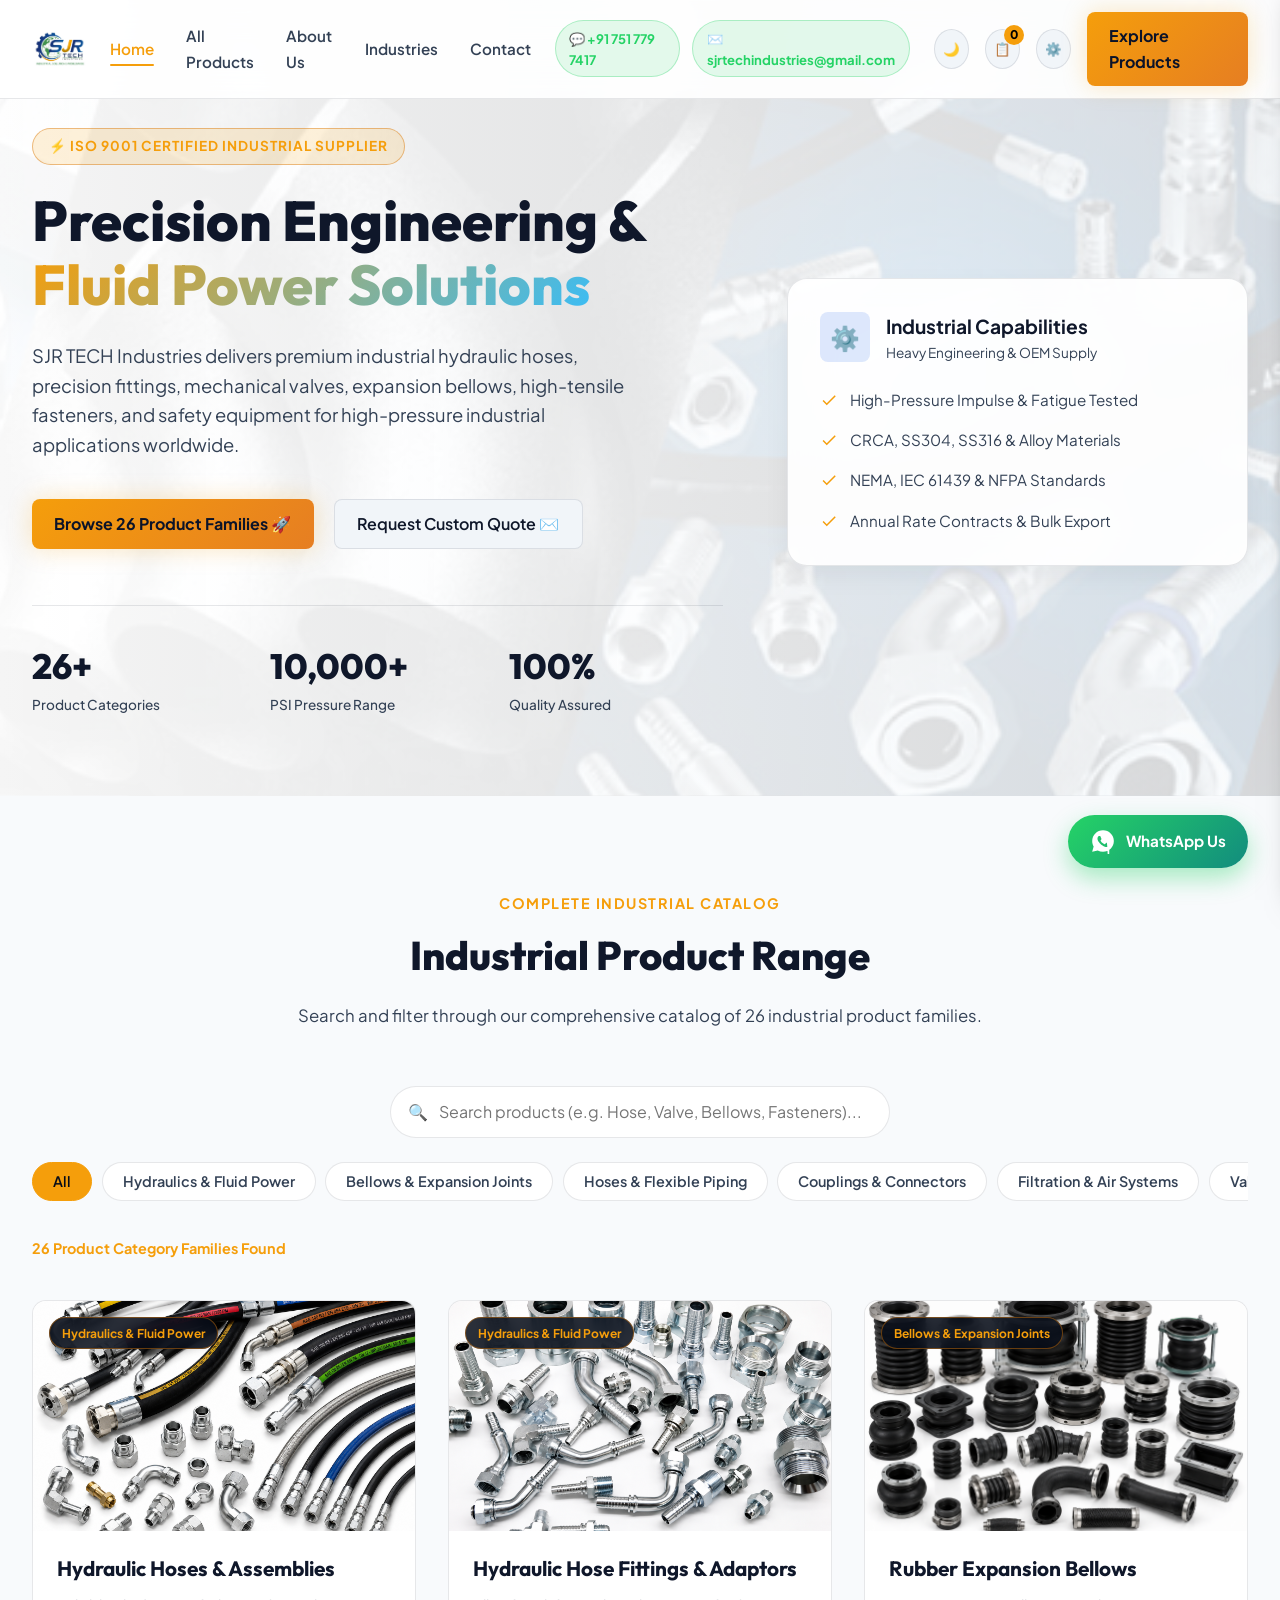
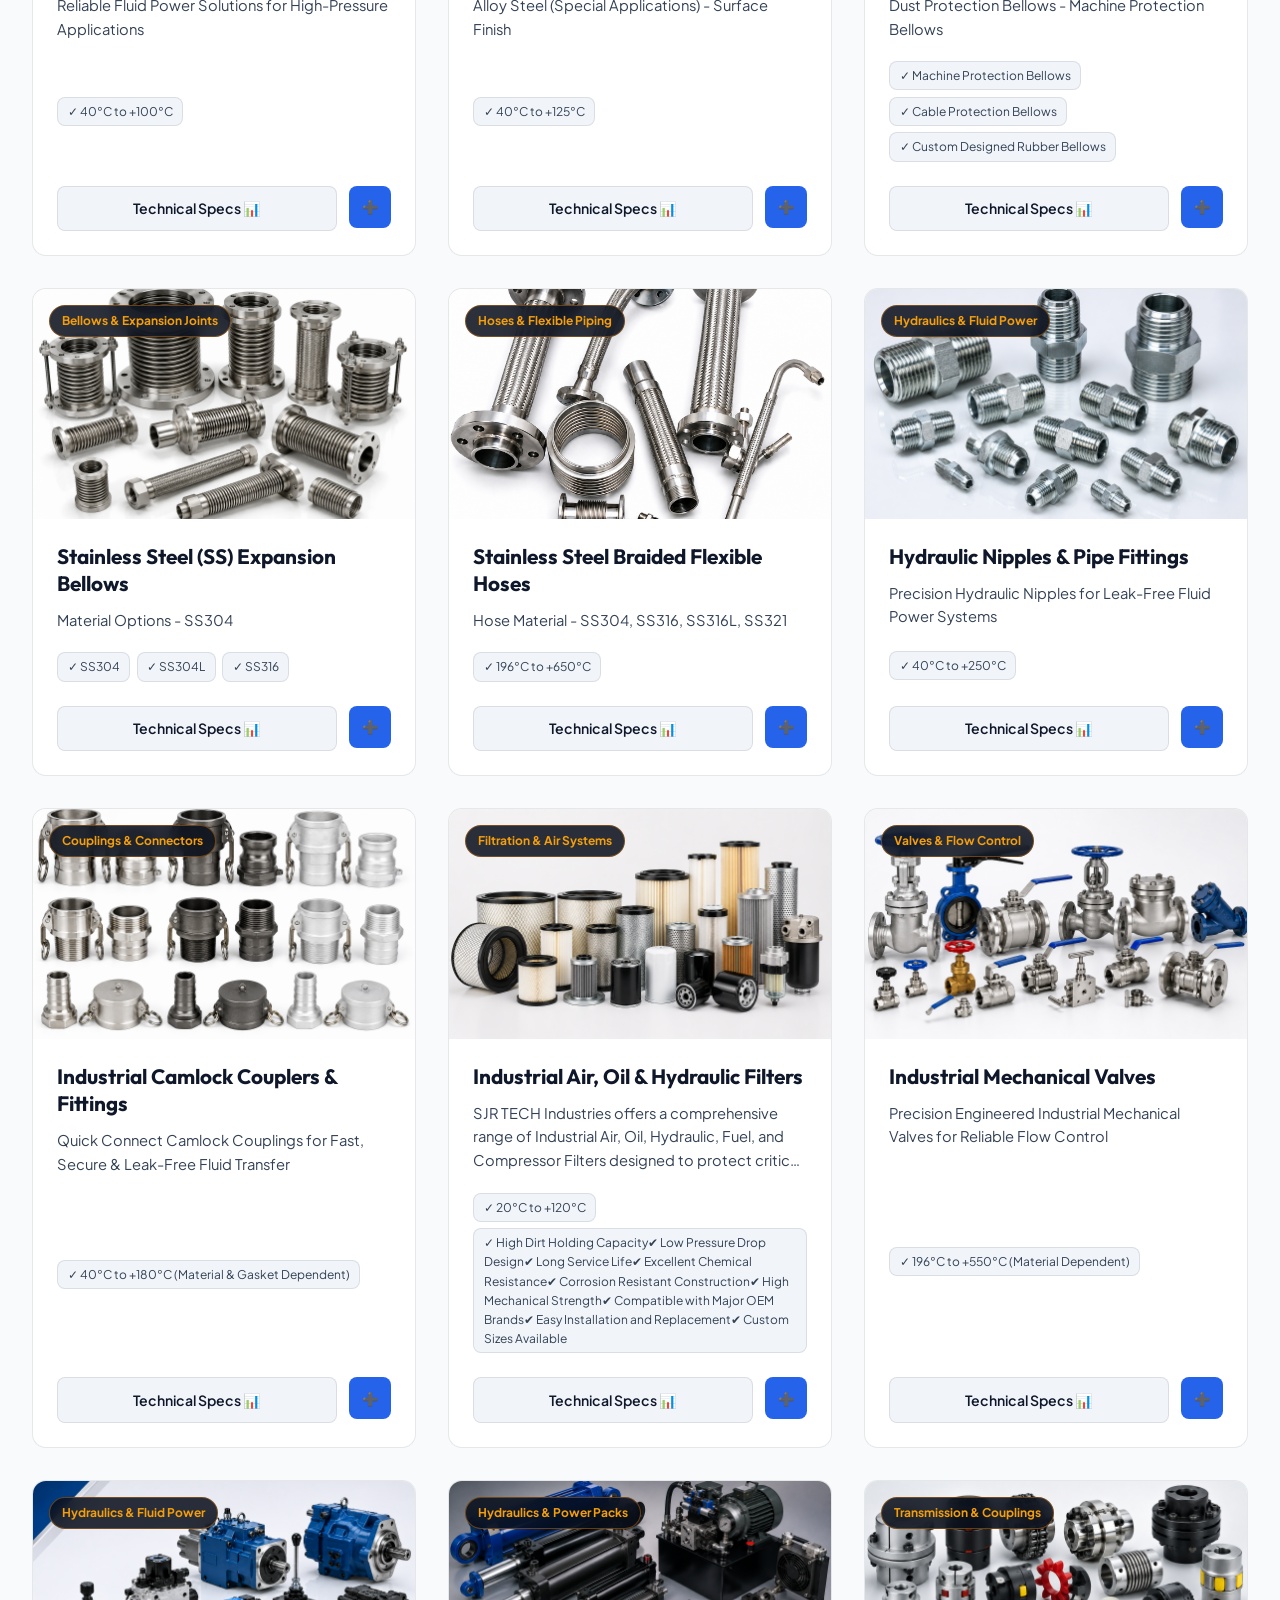
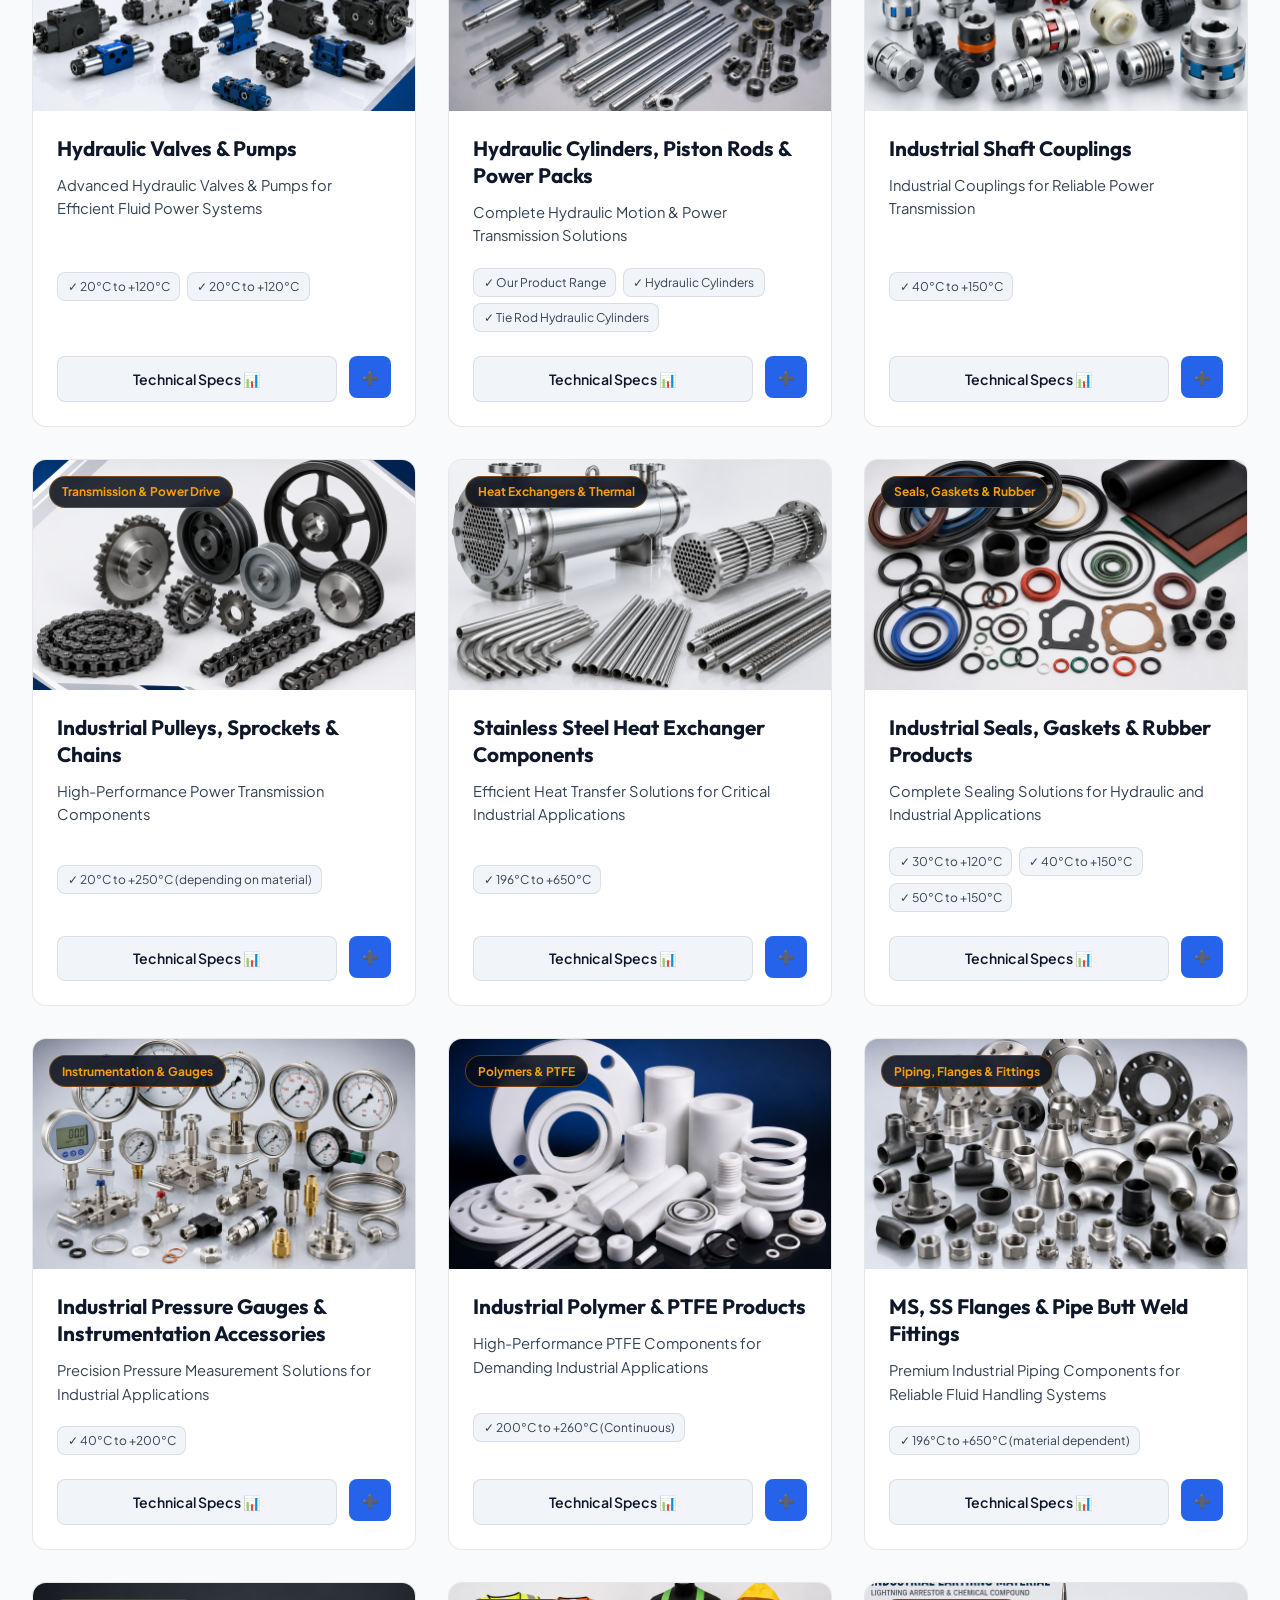
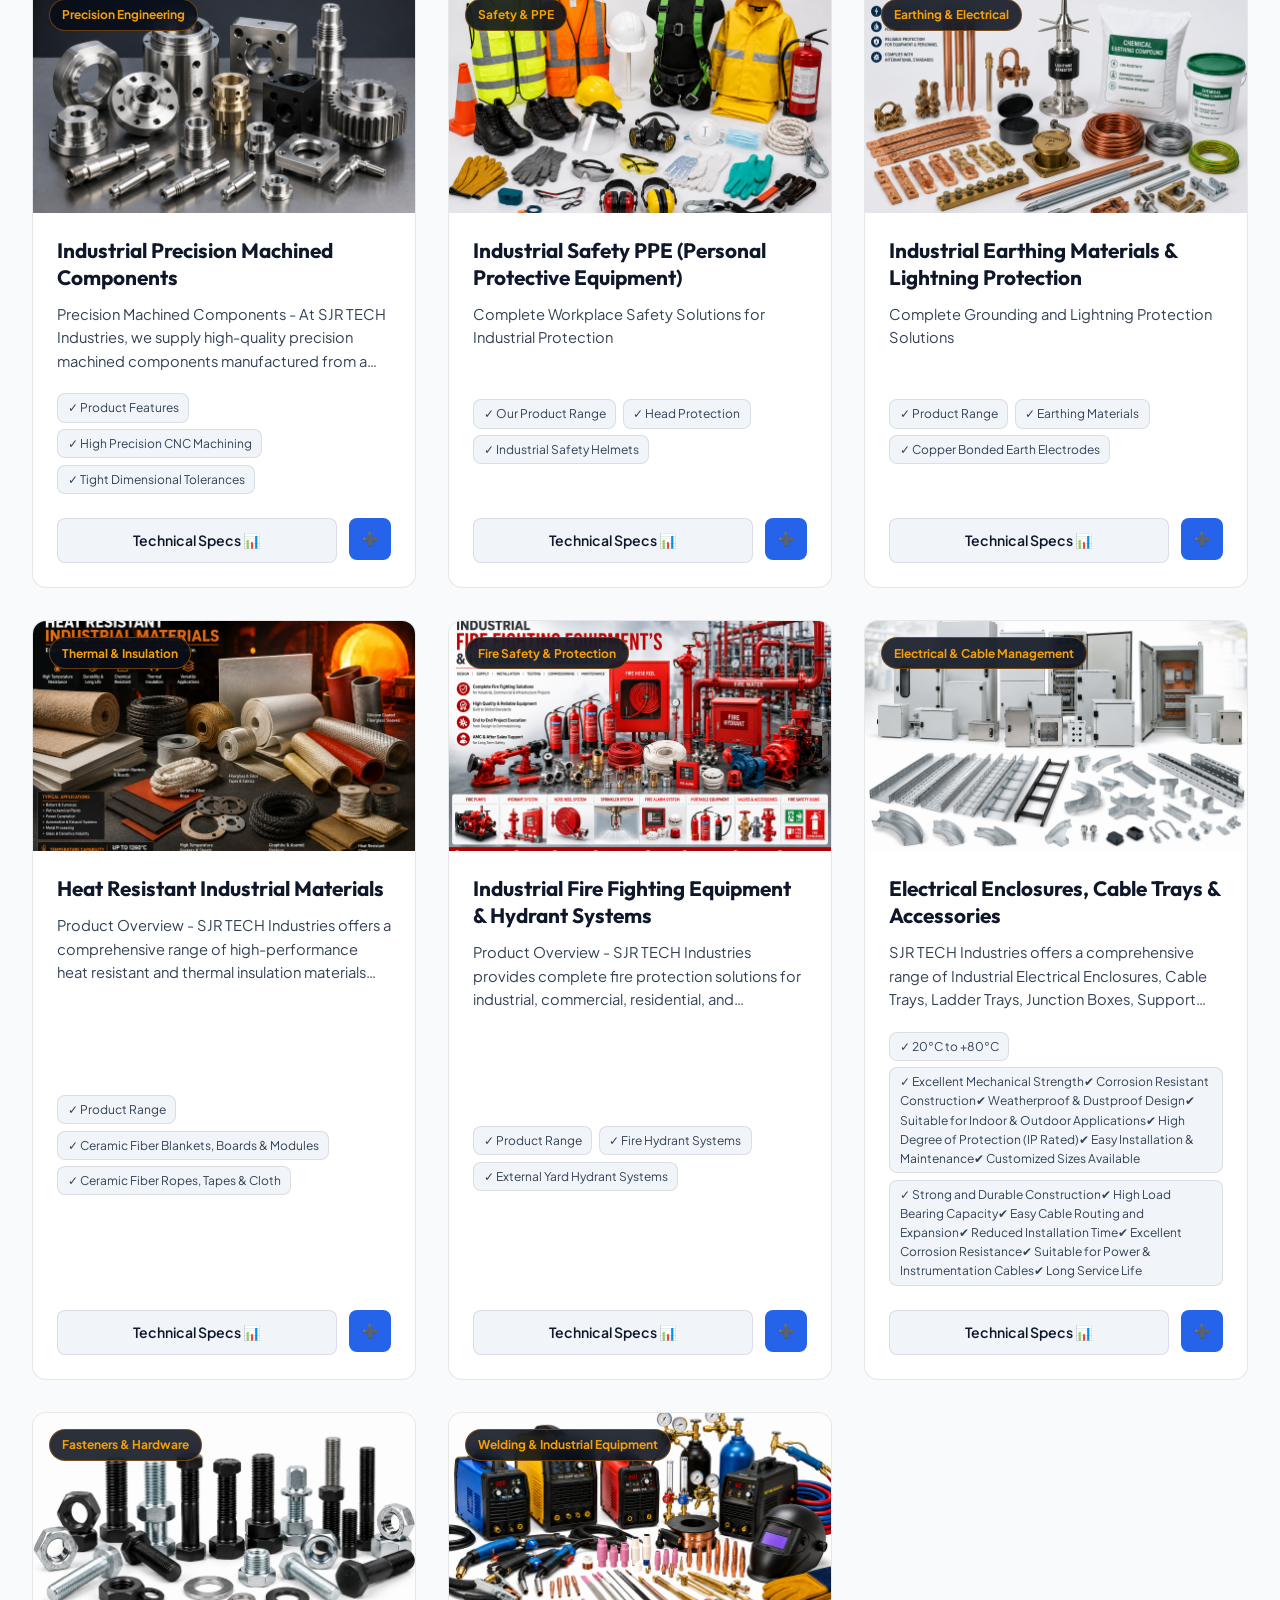
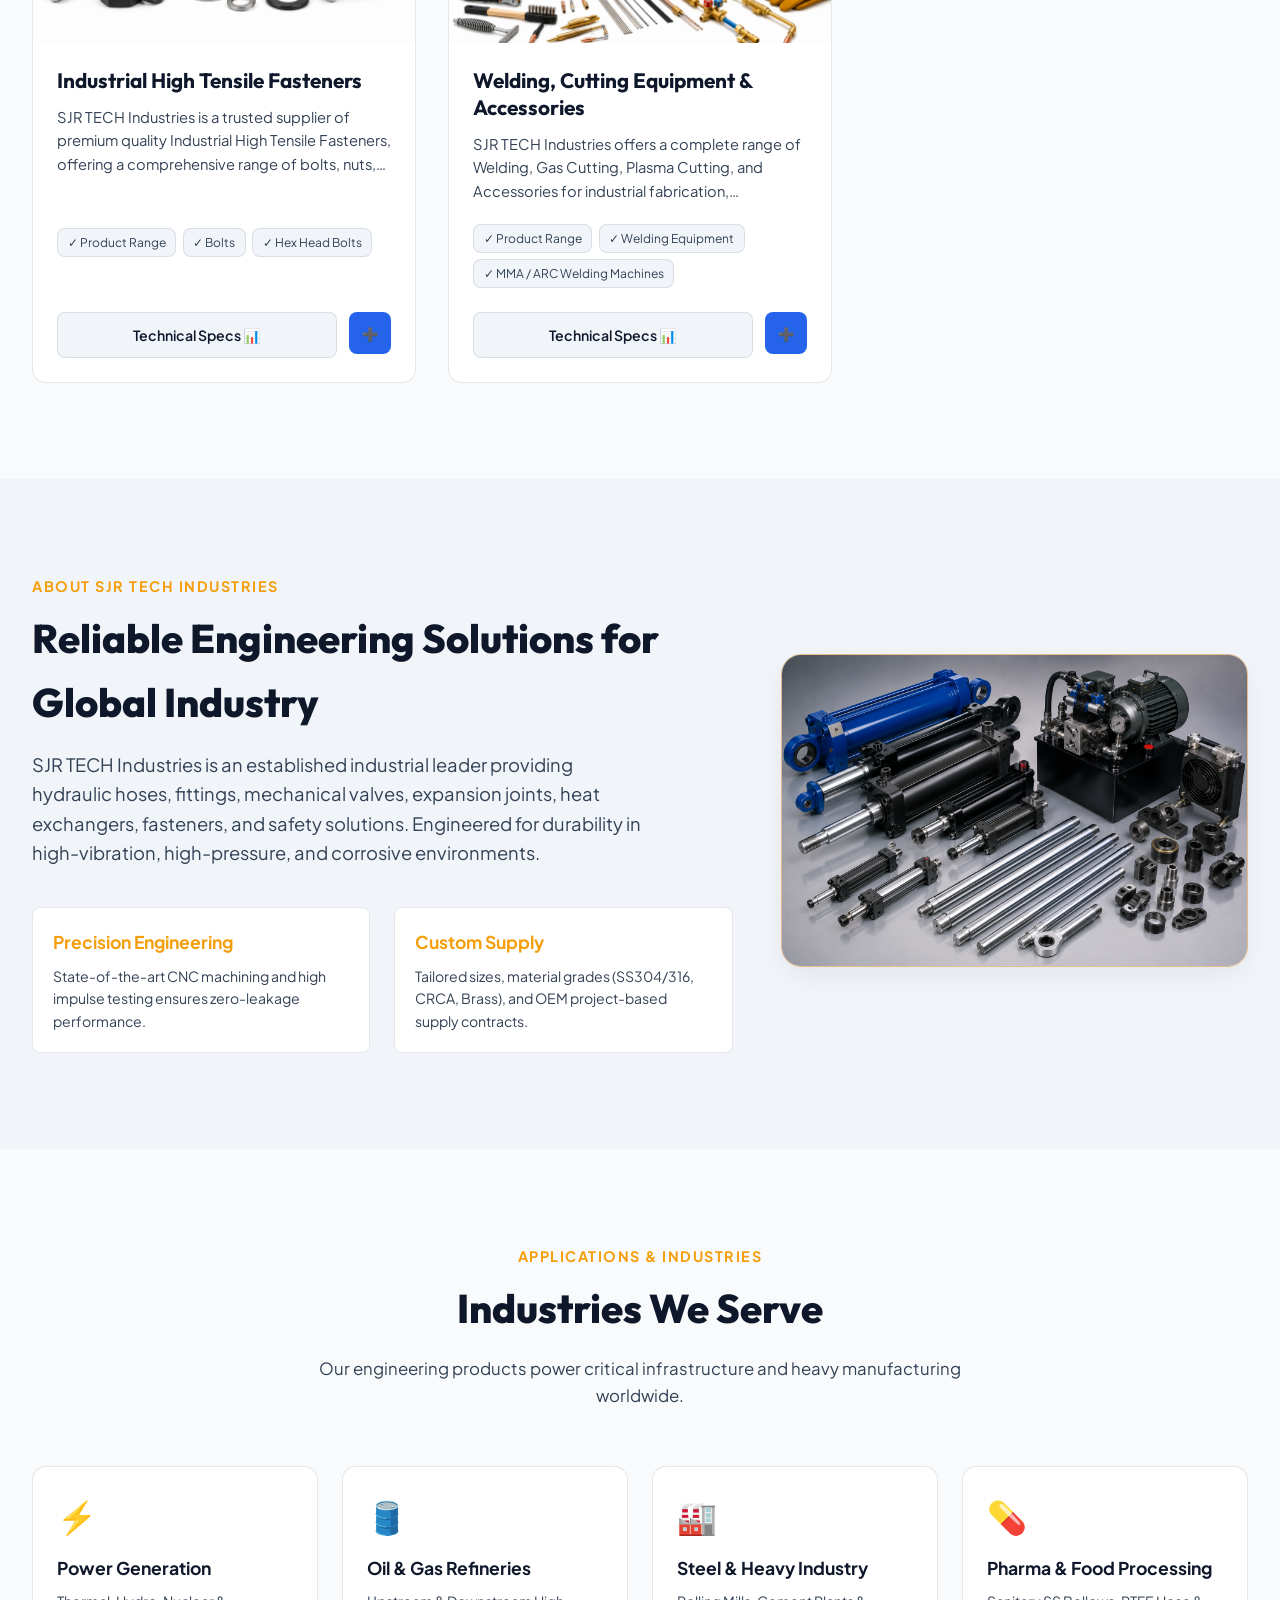
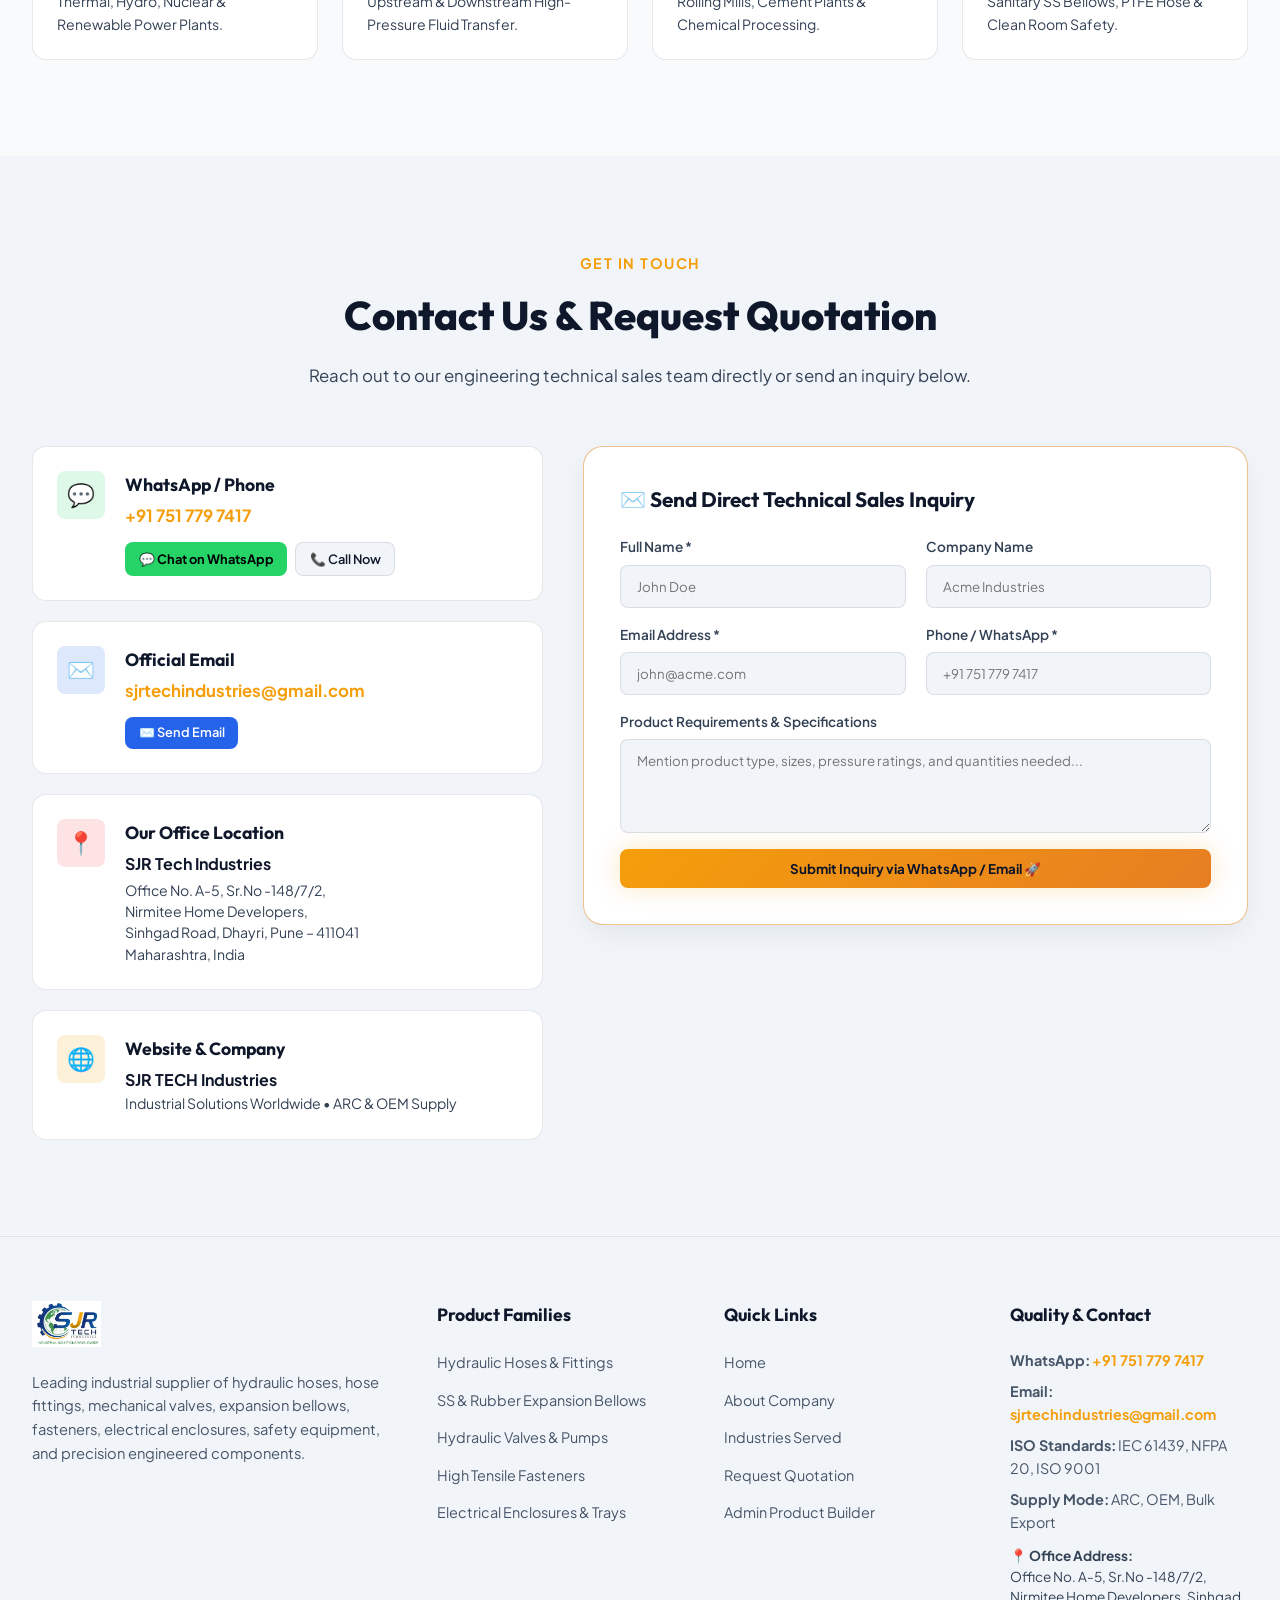
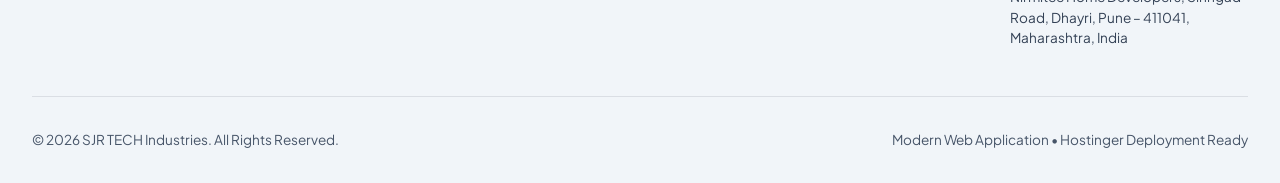
==== index.html @ e1971f37 "Initial commit: SJR TECH Industries web application" ====
<!DOCTYPE html>
<html lang="en" data-theme="light">
<head>
  <meta charset="UTF-8">
  <meta name="viewport" content="width=device-width, initial-scale=1.0">
  <title>SJR TECH Industries | Industrial Hydraulic Hoses, Valves, Fittings & Fasteners</title>
  <meta name="description" content="SJR TECH Industries is a premier supplier of high-pressure hydraulic hoses, fittings, valves, pumps, bellows, fasteners, PPE, and industrial engineering solutions worldwide.">
  <meta name="keywords" content="Hydraulic Hoses, Hose Fittings, Industrial Valves, Hydraulic Pumps, SS Bellows, Fasteners, Cable Trays, PPE, SJR TECH">
  <link rel="stylesheet" href="styles.css">
</head>
<body>

  <!-- Glassmorphism Navbar -->
  <header class="navbar">
    <div class="nav-container">
      <a href="#home" class="brand-logo">
        <img src="assets/images/logo.jpg" alt="SJR TECH Industries Logo" class="brand-logo-img">
      </a>

      <ul class="nav-menu">
        <li><a href="#home" class="nav-link active">Home</a></li>
        <li><a href="#products" class="nav-link">All Products</a></li>
        <li><a href="#about" class="nav-link">About Us</a></li>
        <li><a href="#industries" class="nav-link">Industries</a></li>
        <li><a href="#contact" class="nav-link">Contact</a></li>
      </ul>

      <div class="nav-contact-header">
        <a href="https://wa.me/917517797417" target="_blank" class="nav-contact-badge">
          💬 +91 751 779 7417
        </a>
        <a href="mailto:sjrtechindustries@gmail.com" class="nav-contact-badge hide-mobile">
          ✉️ sjrtechindustries@gmail.com
        </a>
      </div>

      <div class="nav-actions">
        <button id="themeToggleBtn" class="icon-btn" title="Toggle Light/Dark Theme">☀️</button>
        <button id="cartDrawerBtn" class="icon-btn cart-badge-container" title="View Inquiry List">
          📋 <span id="cartBadge" class="badge">0</span>
        </button>
        <button id="adminModalBtn" class="icon-btn" title="Admin / Product Builder">⚙️</button>
        <a href="#products" class="btn-primary">Explore Products</a>
      </div>

      <button class="mobile-toggle" aria-label="Toggle Navigation">☰</button>
    </div>
  </header>

  <!-- Hero Section -->
  <section id="home" class="hero">
    <div class="hero-content">
      <div class="hero-text">
        <div class="hero-tag">⚡ ISO 9001 Certified Industrial Supplier</div>
        <h1 class="hero-title">Precision Engineering & <span>Fluid Power Solutions</span></h1>
        <p class="hero-description">
          SJR TECH Industries delivers premium industrial hydraulic hoses, precision fittings, mechanical valves, expansion bellows, high-tensile fasteners, and safety equipment for high-pressure industrial applications worldwide.
        </p>
        <div class="hero-actions">
          <a href="#products" class="btn-primary">Browse 26 Product Families 🚀</a>
          <a href="#contact" class="btn-secondary">Request Custom Quote ✉️</a>
        </div>

        <div class="hero-stats">
          <div class="stat-item">
            <span class="stat-number">26+</span>
            <span class="stat-label">Product Categories</span>
          </div>
          <div class="stat-item">
            <span class="stat-number">10,000+</span>
            <span class="stat-label">PSI Pressure Range</span>
          </div>
          <div class="stat-item">
            <span class="stat-number">100%</span>
            <span class="stat-label">Quality Assured</span>
          </div>
        </div>
      </div>

      <div class="hero-card">
        <div class="hero-card-header">
          <div class="hero-card-icon">⚙️</div>
          <div>
            <h3 class="hero-card-title">Industrial Capabilities</h3>
            <p style="font-size: 0.85rem; color: var(--text-muted);">Heavy Engineering & OEM Supply</p>
          </div>
        </div>
        <ul class="capability-list">
          <li class="capability-item">
            <svg width="18" height="18" viewBox="0 0 24 24" fill="currentColor"><path d="M9 16.17L4.83 12l-1.42 1.41L9 19 21 7l-1.41-1.41z"/></svg>
            High-Pressure Impulse & Fatigue Tested
          </li>
          <li class="capability-item">
            <svg width="18" height="18" viewBox="0 0 24 24" fill="currentColor"><path d="M9 16.17L4.83 12l-1.42 1.41L9 19 21 7l-1.41-1.41z"/></svg>
            CRCA, SS304, SS316 & Alloy Materials
          </li>
          <li class="capability-item">
            <svg width="18" height="18" viewBox="0 0 24 24" fill="currentColor"><path d="M9 16.17L4.83 12l-1.42 1.41L9 19 21 7l-1.41-1.41z"/></svg>
            NEMA, IEC 61439 & NFPA Standards
          </li>
          <li class="capability-item">
            <svg width="18" height="18" viewBox="0 0 24 24" fill="currentColor"><path d="M9 16.17L4.83 12l-1.42 1.41L9 19 21 7l-1.41-1.41z"/></svg>
            Annual Rate Contracts & Bulk Export
          </li>
        </ul>
      </div>
    </div>
  </section>

  <!-- Product Catalog Section -->
  <section id="products">
    <div class="section-container">
      <div class="section-header">
        <span class="section-subtitle">Complete Industrial Catalog</span>
        <h2 class="section-title">Industrial Product Range</h2>
        <p class="section-desc">Search and filter through our comprehensive catalog of 26 industrial product families.</p>
      </div>

      <div class="controls-bar">
        <div class="search-box">
          <span class="search-icon">🔍</span>
          <input type="text" id="searchInput" class="search-input" placeholder="Search products (e.g. Hose, Valve, Bellows, Fasteners)...">
        </div>

        <div id="categoryTabsContainer" class="category-tabs">
          <!-- Dynamic Category Tabs -->
        </div>

        <div style="display: flex; justify: space-between; align-items: center;">
          <span id="productCountBadge" style="font-size: 0.9rem; font-weight: 700; color: var(--accent-gold);">
            Loading products...
          </span>
        </div>
      </div>

      <div id="productsGrid" class="products-grid">
        <!-- Dynamic Product Cards -->
      </div>
    </div>
  </section>

  <!-- About Us Section -->
  <section id="about" style="background: var(--bg-card-hover);">
    <div class="section-container">
      <div class="hero-content" style="gap: 3rem;">
        <div>
          <span class="section-subtitle">About SJR TECH Industries</span>
          <h2 class="section-title">Reliable Engineering Solutions for Global Industry</h2>
          <p class="hero-description">
            SJR TECH Industries is an established industrial leader providing hydraulic hoses, fittings, mechanical valves, expansion joints, heat exchangers, fasteners, and safety solutions. Engineered for durability in high-vibration, high-pressure, and corrosive environments.
          </p>
          <div style="display: grid; grid-template-columns: 1fr 1fr; gap: 1.5rem; margin-top: 2rem;">
            <div style="background: var(--bg-card); padding: 1.25rem; border-radius: var(--radius-sm); border: 1px solid var(--border-color);">
              <h4 style="color: var(--accent-gold); font-size: 1.1rem; margin-bottom: 0.5rem;">Precision Engineering</h4>
              <p style="font-size: 0.88rem; color: var(--text-muted);">State-of-the-art CNC machining and high impulse testing ensures zero-leakage performance.</p>
            </div>
            <div style="background: var(--bg-card); padding: 1.25rem; border-radius: var(--radius-sm); border: 1px solid var(--border-color);">
              <h4 style="color: var(--accent-gold); font-size: 1.1rem; margin-bottom: 0.5rem;">Custom Supply</h4>
              <p style="font-size: 0.88rem; color: var(--text-muted);">Tailored sizes, material grades (SS304/316, CRCA, Brass), and OEM project-based supply contracts.</p>
            </div>
          </div>
        </div>
        <div style="text-align: center;">
          <img src="assets/images/product-11.png" alt="Hydraulic Power Packs" style="width: 100%; border-radius: var(--radius-lg); border: 1px solid var(--border-gold); box-shadow: var(--shadow-card);" onerror="this.src='assets/images/hero-banner.jpg'">
        </div>
      </div>
    </div>
  </section>

  <!-- Industries Served -->
  <section id="industries">
    <div class="section-container">
      <div class="section-header">
        <span class="section-subtitle">Applications & Industries</span>
        <h2 class="section-title">Industries We Serve</h2>
        <p class="section-desc">Our engineering products power critical infrastructure and heavy manufacturing worldwide.</p>
      </div>

      <div style="display: grid; grid-template-columns: repeat(auto-fill, minmax(260px, 1fr)); gap: 1.5rem;">
        <div style="background: var(--bg-card); padding: 1.5rem; border-radius: var(--radius-md); border: 1px solid var(--border-color);">
          <div style="font-size: 2rem; margin-bottom: 0.75rem;">⚡</div>
          <h4 style="font-size: 1.1rem; font-weight: 700; margin-bottom: 0.5rem;">Power Generation</h4>
          <p style="font-size: 0.88rem; color: var(--text-muted);">Thermal, Hydro, Nuclear & Renewable Power Plants.</p>
        </div>
        <div style="background: var(--bg-card); padding: 1.5rem; border-radius: var(--radius-md); border: 1px solid var(--border-color);">
          <div style="font-size: 2rem; margin-bottom: 0.75rem;">🛢️</div>
          <h4 style="font-size: 1.1rem; font-weight: 700; margin-bottom: 0.5rem;">Oil & Gas Refineries</h4>
          <p style="font-size: 0.88rem; color: var(--text-muted);">Upstream & Downstream High-Pressure Fluid Transfer.</p>
        </div>
        <div style="background: var(--bg-card); padding: 1.5rem; border-radius: var(--radius-md); border: 1px solid var(--border-color);">
          <div style="font-size: 2rem; margin-bottom: 0.75rem;">🏭</div>
          <h4 style="font-size: 1.1rem; font-weight: 700; margin-bottom: 0.5rem;">Steel & Heavy Industry</h4>
          <p style="font-size: 0.88rem; color: var(--text-muted);">Rolling Mills, Cement Plants & Chemical Processing.</p>
        </div>
        <div style="background: var(--bg-card); padding: 1.5rem; border-radius: var(--radius-md); border: 1px solid var(--border-color);">
          <div style="font-size: 2rem; margin-bottom: 0.75rem;">💊</div>
          <h4 style="font-size: 1.1rem; font-weight: 700; margin-bottom: 0.5rem;">Pharma & Food Processing</h4>
          <p style="font-size: 0.88rem; color: var(--text-muted);">Sanitary SS Bellows, PTFE Hose & Clean Room Safety.</p>
        </div>
      </div>
    </div>
  </section>

  <!-- Contact Us Section -->
  <section id="contact" style="background: var(--bg-card-hover);">
    <div class="section-container">
      <div class="section-header">
        <span class="section-subtitle">Get In Touch</span>
        <h2 class="section-title">Contact Us & Request Quotation</h2>
        <p class="section-desc">Reach out to our engineering technical sales team directly or send an inquiry below.</p>
      </div>

      <div class="contact-grid">
        <!-- Contact Information Cards -->
        <div class="contact-info-wrapper">
          <div class="contact-card">
            <div class="contact-card-icon" style="background: rgba(37, 211, 102, 0.15); color: #25D366;">
              💬
            </div>
            <div>
              <h4>WhatsApp / Phone</h4>
              <p><a href="https://wa.me/917517797417" target="_blank" class="contact-highlight">+91 751 779 7417</a></p>
              <div class="contact-actions-mini">
                <a href="https://wa.me/917517797417?text=Hello%20SJR%20TECH%20Industries,%20I%20have%20an%20inquiry." target="_blank" class="btn-whatsapp-sm">
                  💬 Chat on WhatsApp
                </a>
                <a href="tel:+917517797417" class="btn-call-sm">
                  📞 Call Now
                </a>
              </div>
            </div>
          </div>

          <div class="contact-card">
            <div class="contact-card-icon" style="background: rgba(37, 99, 235, 0.15); color: #3b82f6;">
              ✉️
            </div>
            <div>
              <h4>Official Email</h4>
              <p><a href="mailto:sjrtechindustries@gmail.com" class="contact-highlight">sjrtechindustries@gmail.com</a></p>
              <div class="contact-actions-mini">
                <a href="mailto:sjrtechindustries@gmail.com?subject=Industrial%20Product%20Inquiry%20-%20SJR%20TECH" class="btn-email-sm">
                  ✉️ Send Email
                </a>
              </div>
            </div>
          </div>

          <div class="contact-card">
            <div class="contact-card-icon" style="background: rgba(239, 68, 68, 0.15); color: #ef4444;">
              📍
            </div>
            <div>
              <h4>Our Office Location</h4>
              <p style="font-weight: 700; color: var(--text-main); margin-bottom: 0.25rem;">SJR Tech Industries</p>
              <p style="font-size: 0.88rem; color: var(--text-muted); line-height: 1.5;">
                Office No. A-5, Sr.No -148/7/2,<br>
                Nirmitee Home Developers,<br>
                Sinhgad Road, Dhayri, Pune – 411041<br>
                Maharashtra, India
              </p>
            </div>
          </div>

          <div class="contact-card">
            <div class="contact-card-icon" style="background: rgba(245, 158, 11, 0.15); color: var(--accent-gold);">
              🌐
            </div>
            <div>
              <h4>Website & Company</h4>
              <p><strong style="color: var(--text-main);">SJR TECH Industries</strong></p>
              <p style="font-size: 0.88rem; color: var(--text-muted);">Industrial Solutions Worldwide • ARC & OEM Supply</p>
            </div>
          </div>
        </div>

        <!-- Quotation / Message Form -->
        <div class="contact-form-box">
          <h3 style="font-family: var(--font-display); font-size: 1.3rem; margin-bottom: 1.25rem; color: var(--text-main);">
            ✉️ Send Direct Technical Sales Inquiry
          </h3>
          <form id="mainContactForm">
            <div style="display: grid; grid-template-columns: 1fr 1fr; gap: 1.25rem;">
              <div class="form-group">
                <label>Full Name *</label>
                <input type="text" id="contactName" class="form-input" required placeholder="John Doe">
              </div>
              <div class="form-group">
                <label>Company Name</label>
                <input type="text" id="contactCompany" class="form-input" placeholder="Acme Industries">
              </div>
            </div>
            <div style="display: grid; grid-template-columns: 1fr 1fr; gap: 1.25rem;">
              <div class="form-group">
                <label>Email Address *</label>
                <input type="email" id="contactEmail" class="form-input" required placeholder="john@acme.com">
              </div>
              <div class="form-group">
                <label>Phone / WhatsApp *</label>
                <input type="tel" id="contactPhone" class="form-input" required placeholder="+91 751 779 7417">
              </div>
            </div>
            <div class="form-group">
              <label>Product Requirements & Specifications</label>
              <textarea id="contactMessage" class="form-input" rows="4" placeholder="Mention product type, sizes, pressure ratings, and quantities needed..."></textarea>
            </div>
            <button type="submit" class="btn-primary" style="width: 100%; justify-content: center;">
              Submit Inquiry via WhatsApp / Email 🚀
            </button>
          </form>
        </div>
      </div>
    </div>
  </section>

  <!-- Technical Specs Modal -->
  <div id="productModalOverlay" class="modal-overlay">
    <div class="modal-container">
      <button id="modalCloseBtn" class="modal-close">✖</button>
      <div id="productModalBody" class="modal-body">
        <!-- Dynamic Product Content -->
      </div>
    </div>
  </div>

  <!-- Quick Quote / Inquiry Cart Drawer -->
  <div id="quoteDrawer" class="quote-drawer">
    <div class="drawer-header">
      <h3 class="drawer-title">📋 Quotation Request List</h3>
      <button id="drawerCloseBtn" class="modal-close" style="position: static;">✖</button>
    </div>
    <div id="quoteDrawerItems" class="drawer-body">
      <!-- Dynamic Quote Items -->
    </div>
    <div class="drawer-footer">
      <form id="quoteForm">
        <div class="form-group">
          <label>Your Name *</label>
          <input type="text" id="quoteName" class="form-input" required placeholder="Sagar Desai">
        </div>
        <div class="form-group">
          <label>Company Name</label>
          <input type="text" id="quoteCompany" class="form-input" placeholder="Company Ltd">
        </div>
        <div class="form-group">
          <label>Email Address *</label>
          <input type="email" id="quoteEmail" class="form-input" required placeholder="sjrtechindustries@gmail.com">
        </div>
        <div class="form-group">
          <label>Phone / WhatsApp *</label>
          <input type="tel" id="quotePhone" class="form-input" required placeholder="+91 751 779 7417">
        </div>
        <div class="form-group">
          <label>Additional Notes / Quantity</label>
          <input type="text" id="quoteNotes" class="form-input" placeholder="e.g. 500 meters 1/2 inch hose">
        </div>
        <button type="submit" class="btn-primary" style="width: 100%; justify-content: center;">
          Send Instant WhatsApp Inquiry 🚀
        </button>
      </form>
    </div>
  </div>

  <!-- Admin / Visual Product Builder Modal -->
  <div id="adminModalOverlay" class="modal-overlay">
    <div class="modal-container" style="max-width: 600px;">
      <button id="adminModalCloseBtn" class="modal-close">✖</button>
      <div class="modal-body">
        <h2 style="font-family: var(--font-display); font-size: 1.5rem; margin-bottom: 0.5rem; color: var(--accent-gold);">
          ⚙️ Admin: Add New Product & Update Catalog
        </h2>
        <p style="font-size: 0.9rem; color: var(--text-muted); margin-bottom: 1.5rem;">
          Add a new product category to your catalog. Submitting will instantly add it to the view and download an updated <code>products.json</code> file to replace on Hostinger!
        </p>

        <form id="adminProductForm">
          <div class="form-group">
            <label>Product Title *</label>
            <input type="text" id="adminTitle" class="form-input" required placeholder="e.g. High Pressure Solenoid Valves">
          </div>
          <div class="form-group">
            <label>Category *</label>
            <input type="text" id="adminCategory" class="form-input" required placeholder="e.g. Valves & Flow Control">
          </div>
          <div class="form-group">
            <label>Summary Description *</label>
            <textarea id="adminSummary" class="form-input" rows="2" required placeholder="Short 2-line product summary..."></textarea>
          </div>
          <div class="form-group">
            <label>Key Features (1 per line)</label>
            <textarea id="adminFeatures" class="form-input" rows="3" placeholder="High pressure rated&#10;Leak-free seal&#10;SS316 material"></textarea>
          </div>
          <div class="form-group">
            <label>Image Filename (or path)</label>
            <input type="text" id="adminImage" class="form-input" placeholder="e.g. product-27.png or hero-banner.jpg">
          </div>
          <button type="submit" class="btn-primary" style="width: 100%; justify-content: center; margin-top: 1rem;">
            Save & Export products.json 💾
          </button>
        </form>
      </div>
    </div>
  </div>

  <!-- Floating WhatsApp Quick Button -->
  <a href="https://wa.me/917517797417?text=Hello%20SJR%20TECH%20Industries,%20I%20have%20an%20inquiry." target="_blank" class="floating-whatsapp-btn" title="Chat on WhatsApp (+91 751 779 7417)">
    <svg width="26" height="26" viewBox="0 0 24 24" fill="currentColor"><path d="M12.031 2c-5.517 0-9.993 4.476-9.993 9.993 0 1.763.459 3.486 1.332 5.006L2 22l5.127-1.343c1.472.802 3.136 1.226 4.904 1.226 5.517 0 9.993-4.476 9.993-9.993C22.024 6.476 17.548 2 12.031 2zm5.786 14.184c-.244.688-1.428 1.317-1.96 1.371-.497.051-1.147.078-3.26-.777-2.705-1.093-4.457-3.844-4.593-4.025-.136-.181-1.107-1.472-1.107-2.808 0-1.336.702-1.993.951-2.261.244-.268.532-.335.71-.335.178 0 .355.003.51.01.164.007.387-.062.605.461.224.536.764 1.865.831 2.002.067.136.111.296.022.473-.089.178-.134.29-.267.447-.133.157-.28.351-.4.472-.134.135-.274.282-.118.55.156.268.694 1.147 1.492 1.857 1.025.912 1.89 1.196 2.159 1.33.268.134.424.112.579-.067.156-.178.667-.777.845-1.045.178-.268.356-.223.599-.134.244.089 1.543.727 1.81 86.267.133.535.133 1.002-.111 1.69z"/></svg>
    <span>WhatsApp Us</span>
  </a>

  <!-- Footer -->
  <footer>
    <div class="footer-container">
      <div class="footer-brand">
        <a href="#home" class="brand-logo">
          <img src="assets/images/logo.jpg" alt="SJR TECH Industries Logo" class="brand-logo-img">
        </a>
        <p>
          Leading industrial supplier of hydraulic hoses, hose fittings, mechanical valves, expansion bellows, fasteners, electrical enclosures, safety equipment, and precision engineered components.
        </p>
      </div>

      <div class="footer-column">
        <h4>Product Families</h4>
        <ul class="footer-links">
          <li><a href="#products">Hydraulic Hoses & Fittings</a></li>
          <li><a href="#products">SS & Rubber Expansion Bellows</a></li>
          <li><a href="#products">Hydraulic Valves & Pumps</a></li>
          <li><a href="#products">High Tensile Fasteners</a></li>
          <li><a href="#products">Electrical Enclosures & Trays</a></li>
        </ul>
      </div>

      <div class="footer-column">
        <h4>Quick Links</h4>
        <ul class="footer-links">
          <li><a href="#home">Home</a></li>
          <li><a href="#about">About Company</a></li>
          <li><a href="#industries">Industries Served</a></li>
          <li><a href="#contact">Request Quotation</a></li>
          <li><a href="javascript:void(0)" onclick="document.getElementById('adminModalOverlay').classList.add('active')">Admin Product Builder</a></li>
        </ul>
      </div>

      <div class="footer-column">
        <h4>Quality & Contact</h4>
        <p style="font-size: 0.9rem; margin-bottom: 0.5rem;"><strong>WhatsApp:</strong> <a href="https://wa.me/917517797417" target="_blank" style="color: var(--accent-gold); font-weight: 700;">+91 751 779 7417</a></p>
        <p style="font-size: 0.9rem; margin-bottom: 0.5rem;"><strong>Email:</strong> <a href="mailto:sjrtechindustries@gmail.com" style="color: var(--accent-gold); font-weight: 700;">sjrtechindustries@gmail.com</a></p>
        <p style="font-size: 0.9rem; margin-bottom: 0.5rem;"><strong>ISO Standards:</strong> IEC 61439, NFPA 20, ISO 9001</p>
        <p style="font-size: 0.9rem; margin-bottom: 0.5rem;"><strong>Supply Mode:</strong> ARC, OEM, Bulk Export</p>
        <p style="font-size: 0.85rem; margin-top: 0.75rem; line-height: 1.5; color: var(--text-muted);">
          <strong>📍 Office Address:</strong><br>
          Office No. A-5, Sr.No -148/7/2, Nirmitee Home Developers, Sinhgad Road, Dhayri, Pune – 411041, Maharashtra, India
        </p>
      </div>
    </div>

    <div class="footer-bottom">
      <p>© 2026 SJR TECH Industries. All Rights Reserved.</p>
      <p>Modern Web Application • Hostinger Deployment Ready</p>
    </div>
  </footer>

  <script src="app.js"></script>
</body>
</html>
---- styles.css ----
/* SJR TECH Industries - Modern Industrial UI Design System */
@import url('https://fonts.googleapis.com/css2?family=Outfit:wght@300;400;500;600;700;800&family=Plus+Jakarta+Sans:wght@400;500;600;700&display=swap');

:root {
  /* Color Palette */
  --bg-dark: #070c18;
  --bg-card: #0f172a;
  --bg-card-hover: #1e293b;
  --bg-glass: rgba(15, 23, 42, 0.75);
  --bg-glass-card: rgba(30, 41, 59, 0.5);
  
  --primary: #2563eb;
  --primary-hover: #1d4ed8;
  --primary-glow: rgba(37, 99, 235, 0.35);
  
  --accent-gold: #f59e0b;
  --accent-gold-hover: #d97706;
  --accent-gold-glow: rgba(245, 158, 11, 0.3);
  
  --text-main: #f8fafc;
  --text-muted: #94a3b8;
  --text-dim: #64748b;
  
  --border-color: rgba(255, 255, 255, 0.08);
  --border-gold: rgba(245, 158, 11, 0.3);
  
  --radius-sm: 8px;
  --radius-md: 14px;
  --radius-lg: 20px;
  --radius-xl: 28px;
  
  --font-main: 'Plus Jakarta Sans', -apple-system, BlinkMacSystemFont, sans-serif;
  --font-display: 'Outfit', sans-serif;
  
  --shadow-card: 0 10px 30px -10px rgba(0, 0, 0, 0.5);
  --shadow-glow: 0 0 25px rgba(37, 99, 235, 0.2);
  --shadow-gold: 0 0 25px rgba(245, 158, 11, 0.25);
  
  --transition: all 0.3s cubic-bezier(0.4, 0, 0.2, 1);
}

/* Light Theme Overrides (Default) */
[data-theme="light"] {
  --bg-dark: #f8fafc;
  --bg-card: #ffffff;
  --bg-card-hover: #f1f5f9;
  --bg-glass: rgba(255, 255, 255, 0.92);
  --bg-glass-card: rgba(255, 255, 255, 0.85);
  
  --text-main: #0f172a;
  --text-muted: #334155;
  --text-dim: #64748b;
  
  --border-color: rgba(15, 23, 42, 0.1);
  --border-gold: rgba(217, 119, 6, 0.45);
  
  --shadow-card: 0 10px 30px -5px rgba(15, 23, 42, 0.08);
}

[data-theme="light"] .hero {
  background: linear-gradient(to right, rgba(255, 255, 255, 0.96), rgba(248, 250, 252, 0.85)), url('assets/images/hero-banner.jpg');
  background-size: cover;
  background-position: center;
}

[data-theme="light"] footer {
  background: #f1f5f9;
  border-top: 1px solid rgba(0, 0, 0, 0.08);
  color: #475569;
}

[data-theme="light"] .product-img-wrapper {
  background: #f8fafc;
}

* {
  margin: 0;
  padding: 0;
  box-sizing: border-box;
}

html {
  scroll-behavior: smooth;
  font-size: 16px;
}

body {
  font-family: var(--font-main);
  background-color: var(--bg-dark);
  color: var(--text-main);
  line-height: 1.6;
  overflow-x: hidden;
  transition: background-color 0.3s ease, color 0.3s ease;
}

a {
  color: inherit;
  text-decoration: none;
}

button {
  cursor: pointer;
  border: none;
  background: none;
  font-family: inherit;
}

/* Header & Glass Navbar */
.navbar {
  position: fixed;
  top: 0;
  left: 0;
  width: 100%;
  z-index: 1000;
  background: var(--bg-glass);
  backdrop-filter: blur(16px);
  -webkit-backdrop-filter: blur(16px);
  border-bottom: 1px solid var(--border-color);
  padding: 0.75rem 2rem;
  transition: var(--transition);
}

.nav-container {
  max-width: 1300px;
  margin: 0 auto;
  display: flex;
  align-items: center;
  justify-content: space-between;
  gap: 1.5rem;
}

.brand-logo {
  display: flex;
  align-items: center;
  gap: 0.75rem;
  font-family: var(--font-display);
  font-size: 1.4rem;
  font-weight: 800;
  letter-spacing: -0.5px;
  color: var(--text-main);
}

.brand-logo-img {
  height: 36px;
  max-height: 36px;
  width: auto;
  object-fit: contain;
  transition: var(--transition);
}

.brand-logo-img:hover {
  transform: scale(1.04);
}

.footer-brand .brand-logo-img {
  height: 46px;
  max-height: 46px;
  margin-bottom: 0.5rem;
}

.brand-icon {
  width: 42px;
  height: 42px;
  background: linear-gradient(135deg, var(--accent-gold), var(--primary));
  border-radius: var(--radius-sm);
  display: flex;
  align-items: center;
  justify-content: center;
  color: #fff;
  font-weight: 900;
  font-size: 1.25rem;
  box-shadow: var(--shadow-gold);
}

.brand-title span {
  color: var(--accent-gold);
}

.nav-menu {
  display: flex;
  align-items: center;
  gap: 2rem;
  list-style: none;
}

.nav-link {
  font-size: 0.95rem;
  font-weight: 600;
  color: var(--text-muted);
  transition: var(--transition);
  position: relative;
  padding: 0.5rem 0;
}

.nav-link:hover, .nav-link.active {
  color: var(--accent-gold);
}

.nav-link::after {
  content: '';
  position: absolute;
  bottom: 0;
  left: 0;
  width: 0;
  height: 2px;
  background: var(--accent-gold);
  transition: var(--transition);
  border-radius: 2px;
}

.nav-link:hover::after, .nav-link.active::after {
  width: 100%;
}

.nav-actions {
  display: flex;
  align-items: center;
  gap: 1rem;
}

.icon-btn {
  width: 40px;
  height: 40px;
  border-radius: 50%;
  background: var(--bg-card-hover);
  color: var(--text-main);
  display: flex;
  align-items: center;
  justify-content: center;
  border: 1px solid var(--border-color);
  transition: var(--transition);
}

.icon-btn:hover {
  background: var(--primary);
  color: #fff;
  border-color: var(--primary);
}

.cart-badge-container {
  position: relative;
}

.badge {
  position: absolute;
  top: -5px;
  right: -5px;
  background: var(--accent-gold);
  color: #000;
  font-size: 0.75rem;
  font-weight: 800;
  width: 20px;
  height: 20px;
  border-radius: 50%;
  display: flex;
  align-items: center;
  justify-content: center;
}

.btn-primary {
  background: linear-gradient(135deg, var(--accent-gold), #e67e22);
  color: #0b1329;
  font-weight: 700;
  padding: 0.7rem 1.4rem;
  border-radius: var(--radius-sm);
  display: inline-flex;
  align-items: center;
  gap: 0.5rem;
  transition: var(--transition);
  box-shadow: var(--shadow-gold);
}

.btn-primary:hover {
  transform: translateY(-2px);
  box-shadow: 0 8px 20px rgba(245, 158, 11, 0.4);
}

.mobile-toggle {
  display: none;
  font-size: 1.5rem;
  color: var(--text-main);
}

/* Hero Section */
.hero {
  position: relative;
  min-height: 88vh;
  display: flex;
  align-items: center;
  padding: 8rem 2rem 5rem;
  overflow: hidden;
  background: linear-gradient(to right, rgba(7, 12, 24, 0.95), rgba(7, 12, 24, 0.75)), url('assets/images/hero-banner.jpg');
  background-size: cover;
  background-position: center;
}

.hero-content {
  max-width: 1300px;
  margin: 0 auto;
  width: 100%;
  display: grid;
  grid-template-columns: 1.2fr 0.8fr;
  gap: 4rem;
  align-items: center;
}

.hero-text {
  z-index: 2;
}

.hero-tag {
  display: inline-flex;
  align-items: center;
  gap: 0.5rem;
  padding: 0.4rem 1rem;
  background: rgba(245, 158, 11, 0.15);
  border: 1px solid var(--border-gold);
  border-radius: 50px;
  color: var(--accent-gold);
  font-weight: 700;
  font-size: 0.85rem;
  text-transform: uppercase;
  letter-spacing: 1px;
  margin-bottom: 1.5rem;
}

.hero-title {
  font-family: var(--font-display);
  font-size: 3.5rem;
  font-weight: 800;
  line-height: 1.15;
  margin-bottom: 1.5rem;
}

.hero-title span {
  background: linear-gradient(135deg, var(--accent-gold), #38bdf8);
  -webkit-background-clip: text;
  -webkit-text-fill-color: transparent;
}

.hero-description {
  font-size: 1.15rem;
  color: var(--text-muted);
  margin-bottom: 2.5rem;
  max-width: 620px;
}

.hero-actions {
  display: flex;
  gap: 1.25rem;
  flex-wrap: wrap;
}

.btn-secondary {
  background: var(--bg-card-hover);
  color: var(--text-main);
  border: 1px solid var(--border-color);
  font-weight: 600;
  padding: 0.7rem 1.4rem;
  border-radius: var(--radius-sm);
  display: inline-flex;
  align-items: center;
  gap: 0.5rem;
  transition: var(--transition);
}

.btn-secondary:hover {
  background: var(--primary);
  border-color: var(--primary);
  color: #fff;
}

.hero-stats {
  margin-top: 3.5rem;
  display: grid;
  grid-template-columns: repeat(3, 1fr);
  gap: 1.5rem;
  padding-top: 2rem;
  border-top: 1px solid var(--border-color);
}

.stat-item {
  display: flex;
  flex-direction: column;
}

.stat-number {
  font-family: var(--font-display);
  font-size: 2.2rem;
  font-weight: 800;
  color: var(--text-main);
}

.stat-label {
  font-size: 0.85rem;
  color: var(--text-muted);
  font-weight: 500;
}

.hero-card {
  background: var(--bg-glass);
  backdrop-filter: blur(20px);
  border: 1px solid var(--border-color);
  border-radius: var(--radius-lg);
  padding: 2rem;
  box-shadow: var(--shadow-card);
}

.hero-card-header {
  display: flex;
  align-items: center;
  gap: 1rem;
  margin-bottom: 1.5rem;
}

.hero-card-icon {
  width: 50px;
  height: 50px;
  border-radius: var(--radius-sm);
  background: rgba(37, 99, 235, 0.15);
  color: var(--primary);
  display: flex;
  align-items: center;
  justify-content: center;
  font-size: 1.5rem;
}

.hero-card-title {
  font-size: 1.2rem;
  font-weight: 700;
}

.capability-list {
  list-style: none;
  display: flex;
  flex-direction: column;
  gap: 1rem;
}

.capability-item {
  display: flex;
  align-items: center;
  gap: 0.75rem;
  font-size: 0.95rem;
  color: var(--text-muted);
}

.capability-item svg {
  color: var(--accent-gold);
  flex-shrink: 0;
}

/* Main Layout & Sections */
section {
  padding: 6rem 2rem;
}

.section-container {
  max-width: 1300px;
  margin: 0 auto;
}

.section-header {
  text-align: center;
  max-width: 700px;
  margin: 0 auto 3.5rem;
}

.section-subtitle {
  color: var(--accent-gold);
  font-weight: 700;
  font-size: 0.9rem;
  text-transform: uppercase;
  letter-spacing: 1.5px;
  margin-bottom: 0.5rem;
  display: block;
}

.section-title {
  font-family: var(--font-display);
  font-size: 2.5rem;
  font-weight: 800;
  margin-bottom: 1rem;
}

.section-desc {
  color: var(--text-muted);
  font-size: 1.05rem;
}

/* Controls Bar (Filter & Search) */
.controls-bar {
  display: flex;
  flex-direction: column;
  gap: 1.5rem;
  margin-bottom: 2.5rem;
}

.search-box {
  position: relative;
  width: 100%;
  max-width: 500px;
  margin: 0 auto;
}

.search-input {
  width: 100%;
  padding: 0.9rem 1.25rem 0.9rem 3rem;
  background: var(--bg-card);
  border: 1px solid var(--border-color);
  border-radius: 50px;
  color: var(--text-main);
  font-family: inherit;
  font-size: 1rem;
  transition: var(--transition);
}

.search-input:focus {
  outline: none;
  border-color: var(--accent-gold);
  box-shadow: var(--shadow-gold);
}

.search-icon {
  position: absolute;
  left: 1.1rem;
  top: 50%;
  transform: translateY(-50%);
  color: var(--text-muted);
}

.category-tabs {
  display: flex;
  align-items: center;
  gap: 0.6rem;
  overflow-x: auto;
  padding-bottom: 0.75rem;
  scrollbar-width: thin;
  scrollbar-color: var(--accent-gold) transparent;
}

.category-tab {
  white-space: nowrap;
  padding: 0.6rem 1.25rem;
  border-radius: 50px;
  background: var(--bg-card);
  border: 1px solid var(--border-color);
  color: var(--text-muted);
  font-weight: 600;
  font-size: 0.9rem;
  transition: var(--transition);
}

.category-tab:hover, .category-tab.active {
  background: var(--accent-gold);
  color: #070c18;
  border-color: var(--accent-gold);
}

/* Product Grid */
.products-grid {
  display: grid;
  grid-template-columns: repeat(auto-fill, minmax(350px, 1fr));
  gap: 2rem;
}

.product-card {
  background: var(--bg-card);
  border: 1px solid var(--border-color);
  border-radius: var(--radius-md);
  overflow: hidden;
  display: flex;
  flex-direction: column;
  transition: var(--transition);
  position: relative;
}

.product-card:hover {
  transform: translateY(-6px);
  border-color: var(--border-gold);
  box-shadow: var(--shadow-card), var(--shadow-gold);
}

.product-img-wrapper {
  position: relative;
  height: 230px;
  overflow: hidden;
  background: #0f172a;
}

.product-img {
  width: 100%;
  height: 100%;
  object-fit: cover;
  transition: transform 0.5s ease;
}

.product-card:hover .product-img {
  transform: scale(1.06);
}

.product-category-badge {
  position: absolute;
  top: 1rem;
  left: 1rem;
  background: rgba(7, 12, 24, 0.85);
  backdrop-filter: blur(8px);
  color: var(--accent-gold);
  font-size: 0.75rem;
  font-weight: 700;
  padding: 0.35rem 0.75rem;
  border-radius: 50px;
  border: 1px solid var(--border-gold);
}

.product-info {
  padding: 1.5rem;
  display: flex;
  flex-direction: column;
  flex-grow: 1;
}

.product-title {
  font-family: var(--font-display);
  font-size: 1.3rem;
  font-weight: 700;
  margin-bottom: 0.75rem;
  line-height: 1.3;
}

.product-summary {
  color: var(--text-muted);
  font-size: 0.92rem;
  margin-bottom: 1.25rem;
  display: -webkit-box;
  -webkit-line-clamp: 3;
  -webkit-box-orient: vertical;
  overflow: hidden;
}

.product-features-mini {
  margin-top: auto;
  display: flex;
  flex-wrap: wrap;
  gap: 0.4rem;
  margin-bottom: 1.5rem;
}

.feature-pill {
  background: var(--bg-card-hover);
  color: var(--text-muted);
  font-size: 0.75rem;
  padding: 0.25rem 0.6rem;
  border-radius: var(--radius-sm);
  border: 1px solid var(--border-color);
}

.product-card-actions {
  display: flex;
  gap: 0.75rem;
  margin-top: auto;
}

.btn-specs {
  flex: 1;
  background: var(--bg-card-hover);
  color: var(--text-main);
  border: 1px solid var(--border-color);
  font-weight: 600;
  font-size: 0.88rem;
  padding: 0.65rem 0.85rem;
  border-radius: var(--radius-sm);
  text-align: center;
  transition: var(--transition);
}

.btn-specs:hover {
  background: var(--accent-gold);
  color: #070c18;
  border-color: var(--accent-gold);
}

.btn-inquire-icon {
  width: 42px;
  height: 42px;
  background: var(--primary);
  color: #fff;
  border-radius: var(--radius-sm);
  display: flex;
  align-items: center;
  justify-content: center;
  transition: var(--transition);
}

.btn-inquire-icon:hover {
  background: var(--primary-hover);
  transform: scale(1.05);
}

/* Modal Dialogs */
.modal-overlay {
  position: fixed;
  top: 0;
  left: 0;
  width: 100vw;
  height: 100vh;
  background: rgba(7, 12, 24, 0.85);
  backdrop-filter: blur(10px);
  z-index: 2000;
  display: flex;
  align-items: center;
  justify-content: center;
  padding: 1.5rem;
  opacity: 0;
  pointer-events: none;
  transition: opacity 0.3s ease;
}

.modal-overlay.active {
  opacity: 1;
  pointer-events: all;
}

.modal-container {
  background: var(--bg-card);
  border: 1px solid var(--border-gold);
  border-radius: var(--radius-lg);
  max-width: 900px;
  width: 100%;
  max-height: 90vh;
  overflow-y: auto;
  box-shadow: var(--shadow-card), var(--shadow-gold);
  transform: translateY(20px);
  transition: transform 0.3s ease;
  position: relative;
}

.modal-overlay.active .modal-container {
  transform: translateY(0);
}

.modal-close {
  position: absolute;
  top: 1.25rem;
  right: 1.25rem;
  width: 36px;
  height: 36px;
  border-radius: 50%;
  background: var(--bg-card-hover);
  color: var(--text-muted);
  display: flex;
  align-items: center;
  justify-content: center;
  font-size: 1.2rem;
  z-index: 10;
  transition: var(--transition);
}

.modal-close:hover {
  color: var(--text-main);
  background: #ef4444;
}

.modal-body {
  padding: 2.5rem;
}

.modal-header-grid {
  display: grid;
  grid-template-columns: 280px 1fr;
  gap: 2rem;
  margin-bottom: 2rem;
}

.modal-product-img {
  width: 100%;
  height: 220px;
  object-fit: cover;
  border-radius: var(--radius-md);
  border: 1px solid var(--border-color);
}

.modal-title {
  font-family: var(--font-display);
  font-size: 1.8rem;
  font-weight: 800;
  margin-bottom: 0.5rem;
}

.modal-category {
  color: var(--accent-gold);
  font-weight: 700;
  font-size: 0.88rem;
  text-transform: uppercase;
  margin-bottom: 1rem;
  display: block;
}

.specs-section {
  margin-top: 2rem;
}

.specs-title {
  font-size: 1.1rem;
  font-weight: 700;
  margin-bottom: 1rem;
  color: var(--text-main);
  border-bottom: 1px solid var(--border-color);
  padding-bottom: 0.5rem;
}

.specs-table {
  width: 100%;
  border-collapse: collapse;
  margin-bottom: 1.5rem;
}

.specs-table tr {
  border-bottom: 1px solid var(--border-color);
}

.specs-table td {
  padding: 0.75rem;
  font-size: 0.92rem;
}

.specs-table td:first-child {
  font-weight: 600;
  color: var(--text-muted);
  width: 35%;
}

.bullet-list {
  list-style: none;
  display: flex;
  flex-direction: column;
  gap: 0.6rem;
  margin-bottom: 1.5rem;
}

.bullet-list li {
  display: flex;
  align-items: flex-start;
  gap: 0.6rem;
  font-size: 0.92rem;
  color: var(--text-muted);
}

.bullet-list li::before {
  content: '✔';
  color: var(--accent-gold);
  font-weight: bold;
}

/* Quote Drawer */
.quote-drawer {
  position: fixed;
  top: 0;
  right: -450px;
  width: 100%;
  max-width: 420px;
  height: 100vh;
  background: var(--bg-card);
  border-left: 1px solid var(--border-gold);
  z-index: 2500;
  box-shadow: -10px 0 30px rgba(0,0,0,0.5);
  display: flex;
  flex-direction: column;
  transition: right 0.35s cubic-bezier(0.4, 0, 0.2, 1);
}

.quote-drawer.open {
  right: 0;
}

.drawer-header {
  padding: 1.5rem;
  border-bottom: 1px solid var(--border-color);
  display: flex;
  align-items: center;
  justify-content: space-between;
}

.drawer-title {
  font-family: var(--font-display);
  font-size: 1.3rem;
  font-weight: 700;
}

.drawer-body {
  padding: 1.5rem;
  flex-grow: 1;
  overflow-y: auto;
}

.quote-item {
  display: flex;
  align-items: center;
  justify-content: space-between;
  padding: 1rem;
  background: var(--bg-card-hover);
  border-radius: var(--radius-sm);
  margin-bottom: 0.75rem;
}

.quote-item-info h4 {
  font-size: 0.95rem;
  font-weight: 700;
}

.quote-item-info p {
  font-size: 0.8rem;
  color: var(--text-muted);
}

.remove-quote-item {
  color: #ef4444;
  font-size: 1.2rem;
  padding: 0.25rem;
}

.drawer-footer {
  padding: 1.5rem;
  border-top: 1px solid var(--border-color);
  display: flex;
  flex-direction: column;
  gap: 0.75rem;
}

.form-group {
  display: flex;
  flex-direction: column;
  gap: 0.4rem;
  margin-bottom: 1rem;
}

.form-group label {
  font-size: 0.85rem;
  font-weight: 600;
  color: var(--text-muted);
}

.form-input {
  padding: 0.75rem 1rem;
  background: var(--bg-card-hover);
  border: 1px solid var(--border-color);
  border-radius: var(--radius-sm);
  color: var(--text-main);
  font-family: inherit;
}

.form-input:focus {
  outline: none;
  border-color: var(--accent-gold);
}

/* Footer */
footer {
  background: #040810;
  border-top: 1px solid var(--border-color);
  padding: 4rem 2rem 2rem;
  color: var(--text-muted);
}

.footer-container {
  max-width: 1300px;
  margin: 0 auto;
  display: grid;
  grid-template-columns: 1.5fr repeat(3, 1fr);
  gap: 3rem;
  margin-bottom: 3rem;
}

.footer-brand p {
  font-size: 0.92rem;
  margin-top: 1rem;
  line-height: 1.6;
}

.footer-column h4 {
  color: var(--text-main);
  font-family: var(--font-display);
  font-size: 1.1rem;
  margin-bottom: 1.25rem;
}

.footer-links {
  list-style: none;
  display: flex;
  flex-direction: column;
  gap: 0.75rem;
}

.footer-links a {
  font-size: 0.9rem;
  transition: var(--transition);
}

.footer-links a:hover {
  color: var(--accent-gold);
}

.footer-bottom {
  max-width: 1300px;
  margin: 0 auto;
  padding-top: 2rem;
  border-top: 1px solid var(--border-color);
  display: flex;
  align-items: center;
  justify-content: space-between;
  font-size: 0.85rem;
}

/* Toast Notifications */
.toast-container {
  position: fixed;
  bottom: 2rem;
  right: 2rem;
  z-index: 3000;
  display: flex;
  flex-direction: column;
  gap: 0.75rem;
}

.toast {
  background: var(--bg-card);
  border: 1px solid var(--accent-gold);
  color: var(--text-main);
  padding: 1rem 1.5rem;
  border-radius: var(--radius-sm);
  box-shadow: var(--shadow-gold);
  display: flex;
  align-items: center;
  gap: 0.75rem;
  animation: slideIn 0.3s ease;
}

@keyframes slideIn {
  from { transform: translateX(100%); opacity: 0; }
  to { transform: translateX(0); opacity: 1; }
}

/* Floating WhatsApp Action Button */
.floating-whatsapp-btn {
  position: fixed;
  bottom: 2rem;
  right: 2rem;
  z-index: 2900;
  background: linear-gradient(135deg, #25D366, #128C7E);
  color: #ffffff;
  padding: 0.85rem 1.4rem;
  border-radius: 50px;
  display: flex;
  align-items: center;
  gap: 0.6rem;
  font-weight: 700;
  font-size: 0.95rem;
  box-shadow: 0 10px 25px rgba(37, 211, 102, 0.4);
  transition: var(--transition);
  text-decoration: none;
  animation: pulseGlow 3s infinite;
}

.floating-whatsapp-btn:hover {
  transform: translateY(-4px) scale(1.03);
  box-shadow: 0 14px 30px rgba(37, 211, 102, 0.55);
  color: #ffffff;
}

@keyframes pulseGlow {
  0% { box-shadow: 0 0 0 0 rgba(37, 211, 102, 0.6); }
  70% { box-shadow: 0 0 0 15px rgba(37, 211, 102, 0); }
  100% { box-shadow: 0 0 0 0 rgba(37, 211, 102, 0); }
}

/* Header Contact Badges */
.nav-contact-header {
  display: flex;
  align-items: center;
  gap: 0.75rem;
}

.nav-contact-badge {
  background: rgba(37, 211, 102, 0.12);
  border: 1px solid rgba(37, 211, 102, 0.3);
  color: #25D366;
  font-weight: 700;
  font-size: 0.82rem;
  padding: 0.4rem 0.85rem;
  border-radius: 50px;
  transition: var(--transition);
}

.nav-contact-badge:hover {
  background: #25D366;
  color: #070c18;
}

/* Contact Grid & Section */
.contact-grid {
  display: grid;
  grid-template-columns: 1fr 1.3fr;
  gap: 2.5rem;
  align-items: start;
}

.contact-info-wrapper {
  display: flex;
  flex-direction: column;
  gap: 1.25rem;
}

.contact-card {
  background: var(--bg-card);
  padding: 1.5rem;
  border-radius: var(--radius-md);
  border: 1px solid var(--border-color);
  display: flex;
  align-items: flex-start;
  gap: 1.25rem;
  transition: var(--transition);
}

.contact-card:hover {
  border-color: var(--border-gold);
  transform: translateY(-2px);
}

.contact-card-icon {
  width: 48px;
  height: 48px;
  border-radius: var(--radius-sm);
  display: flex;
  align-items: center;
  justify-content: center;
  font-size: 1.4rem;
  flex-shrink: 0;
}

.contact-card h4 {
  font-family: var(--font-display);
  font-size: 1.1rem;
  font-weight: 700;
  margin-bottom: 0.25rem;
}

.contact-highlight {
  font-weight: 700;
  color: var(--accent-gold);
  font-size: 1.05rem;
  transition: var(--transition);
}

.contact-highlight:hover {
  color: var(--primary);
  text-decoration: underline;
}

.contact-actions-mini {
  display: flex;
  gap: 0.5rem;
  margin-top: 0.75rem;
  flex-wrap: wrap;
}

.btn-whatsapp-sm {
  background: #25D366;
  color: #000;
  font-weight: 700;
  font-size: 0.8rem;
  padding: 0.35rem 0.85rem;
  border-radius: var(--radius-sm);
  display: inline-flex;
  align-items: center;
  gap: 0.3rem;
  transition: var(--transition);
}

.btn-whatsapp-sm:hover {
  background: #1eb857;
  color: #000;
}

.btn-call-sm {
  background: var(--bg-card-hover);
  color: var(--text-main);
  border: 1px solid var(--border-color);
  font-weight: 600;
  font-size: 0.8rem;
  padding: 0.35rem 0.85rem;
  border-radius: var(--radius-sm);
  display: inline-flex;
  align-items: center;
  gap: 0.3rem;
  transition: var(--transition);
}

.btn-call-sm:hover {
  background: var(--primary);
  border-color: var(--primary);
  color: #fff;
}

.btn-email-sm {
  background: var(--primary);
  color: #fff;
  font-weight: 600;
  font-size: 0.8rem;
  padding: 0.35rem 0.85rem;
  border-radius: var(--radius-sm);
  display: inline-flex;
  align-items: center;
  gap: 0.3rem;
  transition: var(--transition);
}

.btn-email-sm:hover {
  background: var(--primary-hover);
}

.contact-form-box {
  background: var(--bg-card);
  padding: 2.25rem;
  border-radius: var(--radius-lg);
  border: 1px solid var(--border-gold);
  box-shadow: var(--shadow-card);
}

/* Full Text Documentation Styling inside Modal */
.full-text-content {
  background: var(--bg-card-hover);
  padding: 1.5rem;
  border-radius: var(--radius-md);
  border: 1px solid var(--border-color);
  max-height: 250px;
  overflow-y: auto;
  font-size: 0.88rem;
  line-height: 1.6;
  color: var(--text-muted);
}

.full-text-content p {
  margin-bottom: 0.5rem;
}

/* Responsive Breakdown */
@media (max-width: 992px) {
  .hero-content {
    grid-template-columns: 1fr;
  }
  
  .hero-title {
    font-size: 2.75rem;
  }
  
  .footer-container {
    grid-template-columns: 1fr 1fr;
  }
  
  .modal-header-grid {
    grid-template-columns: 1fr;
  }

  .contact-grid {
    grid-template-columns: 1fr;
  }
}

@media (max-width: 768px) {
  .nav-menu, .hide-mobile {
    display: none;
  }
  
  .mobile-toggle {
    display: block;
  }
  
  .hero-stats {
    grid-template-columns: 1fr;
  }
  
  .products-grid {
    grid-template-columns: 1fr;
  }
  
  .footer-container {
    grid-template-columns: 1fr;
  }

  .floating-whatsapp-btn span {
    display: none;
  }

  .floating-whatsapp-btn {
    padding: 0.85rem;
    border-radius: 50%;
    bottom: 1.5rem;
    right: 1.5rem;
  }
}

/* Floating Image Zoom Button */
.product-detail-img-wrapper {
  position: relative;
  overflow: hidden;
  border-radius: var(--radius-md);
}

.img-zoom-btn {
  position: absolute;
  bottom: 1rem;
  right: 1rem;
  background: rgba(7, 12, 24, 0.85);
  backdrop-filter: blur(8px);
  color: #ffffff;
  border: 1px solid var(--border-gold);
  font-size: 0.85rem;
  font-weight: 700;
  padding: 0.5rem 1rem;
  border-radius: 50px;
  box-shadow: 0 8px 20px rgba(0,0,0,0.3);
  transition: var(--transition);
  display: flex;
  align-items: center;
  gap: 0.4rem;
  z-index: 10;
  cursor: pointer;
}

[data-theme="light"] .img-zoom-btn {
  background: rgba(255, 255, 255, 0.92);
  color: #0f172a;
}

.img-zoom-btn:hover {
  background: var(--accent-gold);
  color: #070c18;
  border-color: var(--accent-gold);
  transform: scale(1.05);
}
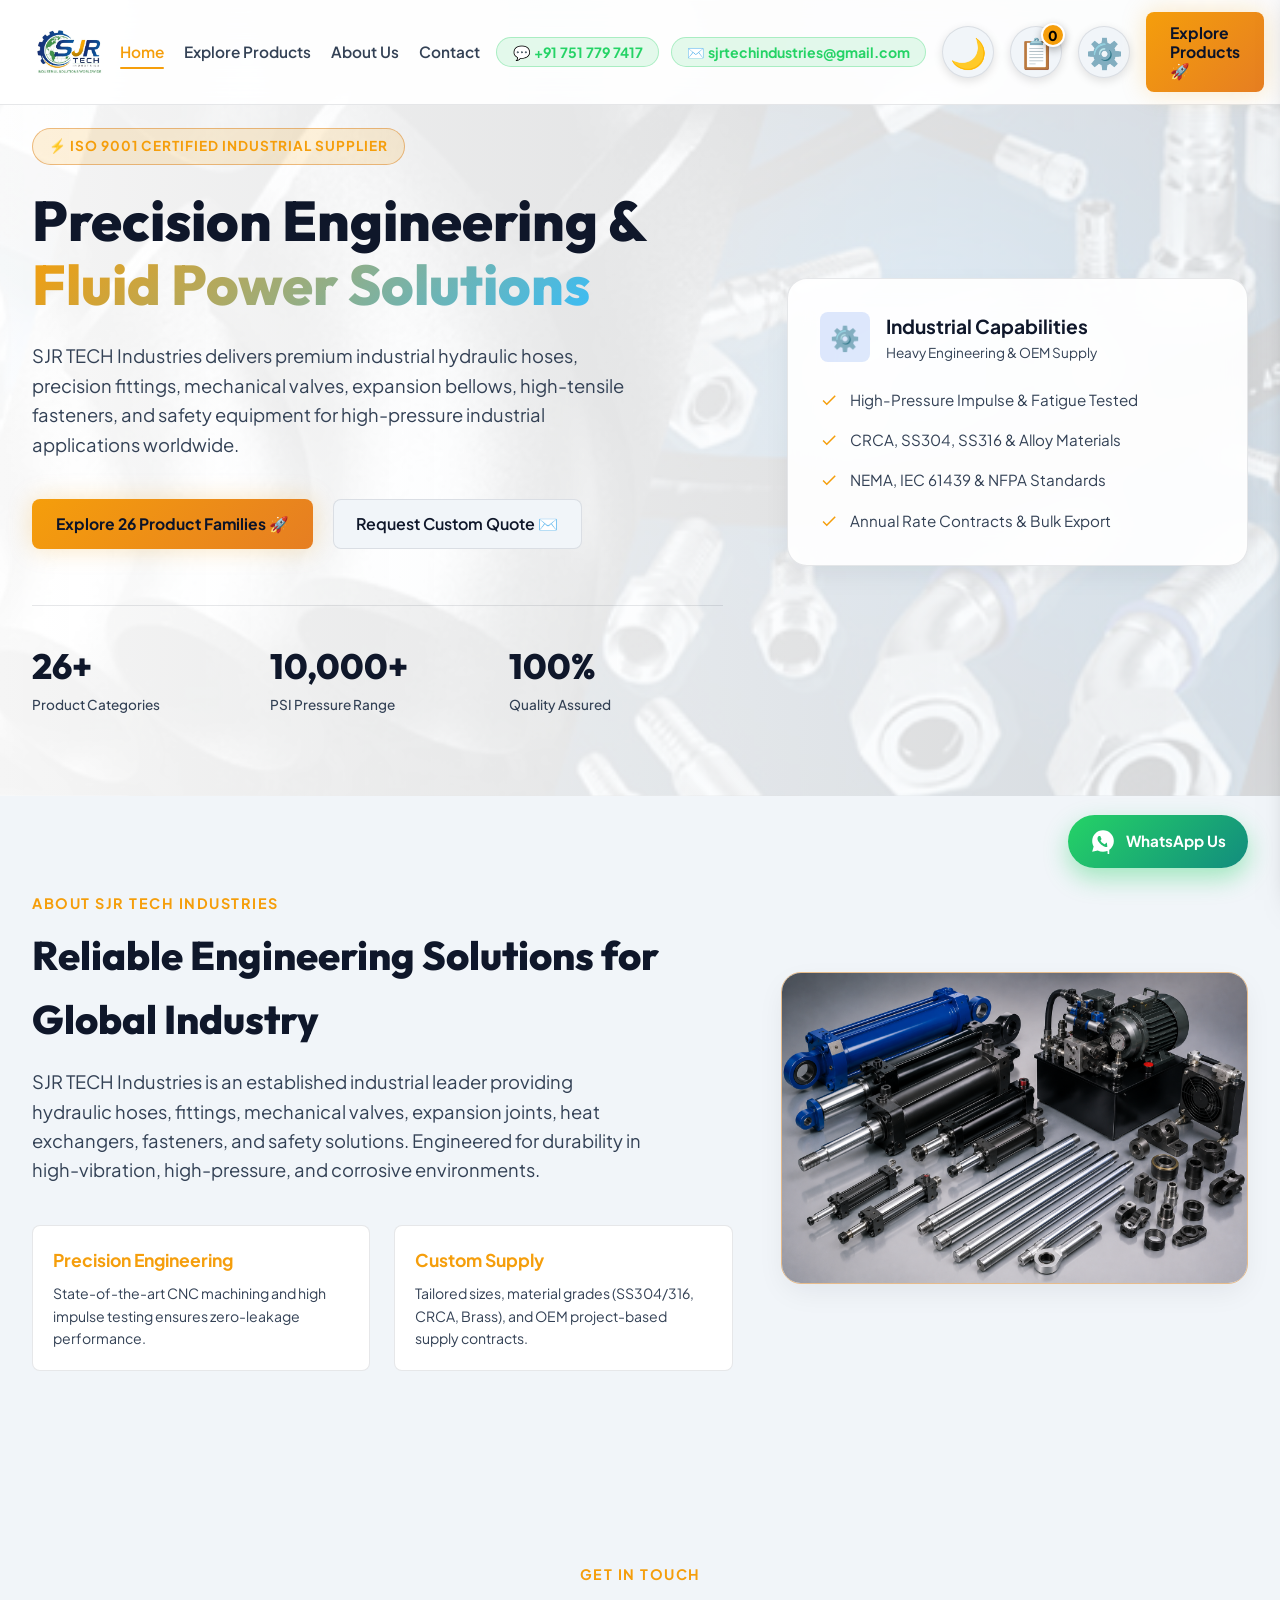
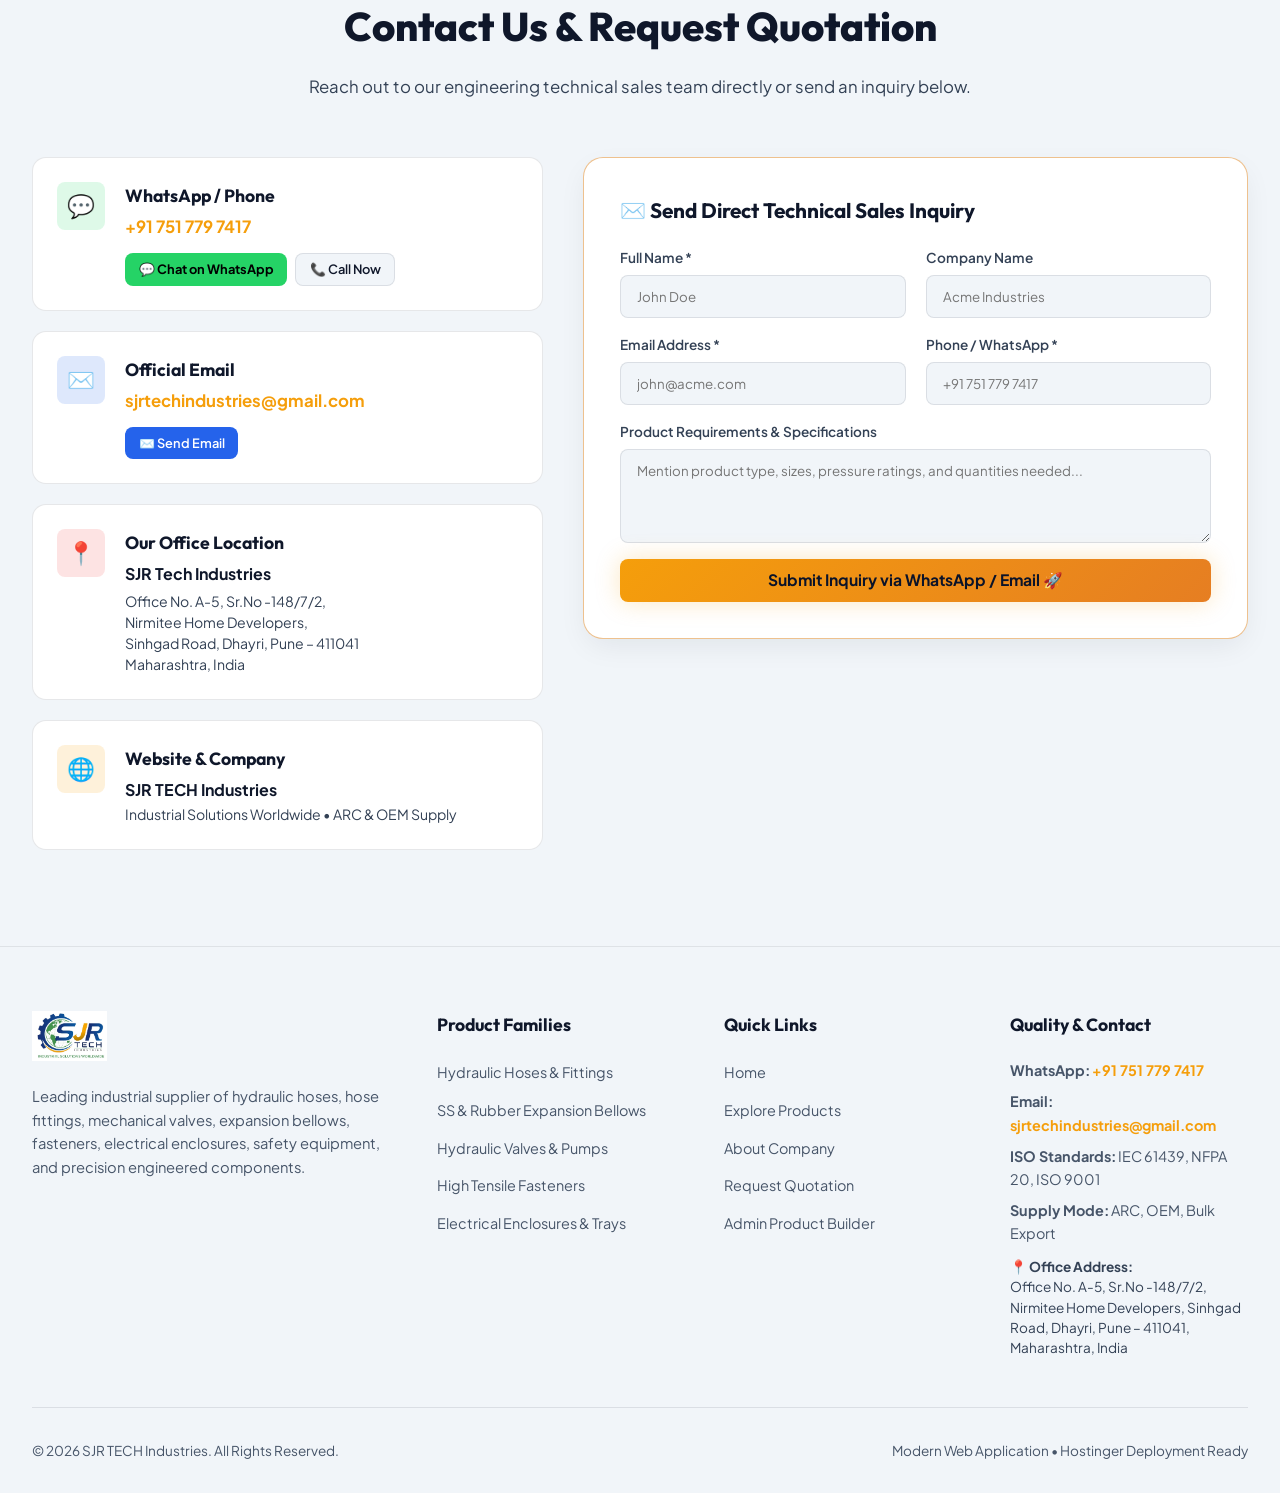
==== commit 25a97400: "feat: add interactive product catalogue page with search, category filtering, and inquiry management" ====
--- a/index.html
+++ b/index.html
@@ -19,19 +19,14 @@
 
       <ul class="nav-menu">
         <li><a href="#home" class="nav-link active">Home</a></li>
-        <li><a href="#products" class="nav-link">All Products</a></li>
+        <li><a href="explore-products.html" class="nav-link">Explore Products</a></li>
         <li><a href="#about" class="nav-link">About Us</a></li>
-        <li><a href="#industries" class="nav-link">Industries</a></li>
         <li><a href="#contact" class="nav-link">Contact</a></li>
       </ul>
 
       <div class="nav-contact-header">
-        <a href="https://wa.me/917517797417" target="_blank" class="nav-contact-badge">
-          💬 +91 751 779 7417
-        </a>
-        <a href="mailto:sjrtechindustries@gmail.com" class="nav-contact-badge hide-mobile">
-          ✉️ sjrtechindustries@gmail.com
-        </a>
+        <a href="https://wa.me/917517797417" target="_blank" class="nav-contact-badge">💬&nbsp;+91&nbsp;751&nbsp;779&nbsp;7417</a>
+        <a href="mailto:sjrtechindustries@gmail.com" class="nav-contact-badge hide-mobile">✉️&nbsp;sjrtechindustries@gmail.com</a>
       </div>
 
       <div class="nav-actions">
@@ -40,10 +35,9 @@
           📋 <span id="cartBadge" class="badge">0</span>
         </button>
         <button id="adminModalBtn" class="icon-btn" title="Admin / Product Builder">⚙️</button>
-        <a href="#products" class="btn-primary">Explore Products</a>
-      </div>
-
-      <button class="mobile-toggle" aria-label="Toggle Navigation">☰</button>
+        <a href="explore-products.html" class="btn-primary">Explore Products 🚀</a>
+        <button class="mobile-toggle" aria-label="Toggle Navigation">☰</button>
+      </div>
     </div>
   </header>
 
@@ -57,7 +51,7 @@
           SJR TECH Industries delivers premium industrial hydraulic hoses, precision fittings, mechanical valves, expansion bellows, high-tensile fasteners, and safety equipment for high-pressure industrial applications worldwide.
         </p>
         <div class="hero-actions">
-          <a href="#products" class="btn-primary">Browse 26 Product Families 🚀</a>
+          <a href="explore-products.html" class="btn-primary">Explore 26 Product Families 🚀</a>
           <a href="#contact" class="btn-secondary">Request Custom Quote ✉️</a>
         </div>
 
@@ -107,37 +101,7 @@
     </div>
   </section>
 
-  <!-- Product Catalog Section -->
-  <section id="products">
-    <div class="section-container">
-      <div class="section-header">
-        <span class="section-subtitle">Complete Industrial Catalog</span>
-        <h2 class="section-title">Industrial Product Range</h2>
-        <p class="section-desc">Search and filter through our comprehensive catalog of 26 industrial product families.</p>
-      </div>
-
-      <div class="controls-bar">
-        <div class="search-box">
-          <span class="search-icon">🔍</span>
-          <input type="text" id="searchInput" class="search-input" placeholder="Search products (e.g. Hose, Valve, Bellows, Fasteners)...">
-        </div>
-
-        <div id="categoryTabsContainer" class="category-tabs">
-          <!-- Dynamic Category Tabs -->
-        </div>
-
-        <div style="display: flex; justify: space-between; align-items: center;">
-          <span id="productCountBadge" style="font-size: 0.9rem; font-weight: 700; color: var(--accent-gold);">
-            Loading products...
-          </span>
-        </div>
-      </div>
-
-      <div id="productsGrid" class="products-grid">
-        <!-- Dynamic Product Cards -->
-      </div>
-    </div>
-  </section>
+
 
   <!-- About Us Section -->
   <section id="about" style="background: var(--bg-card-hover);">
@@ -167,39 +131,7 @@
     </div>
   </section>
 
-  <!-- Industries Served -->
-  <section id="industries">
-    <div class="section-container">
-      <div class="section-header">
-        <span class="section-subtitle">Applications & Industries</span>
-        <h2 class="section-title">Industries We Serve</h2>
-        <p class="section-desc">Our engineering products power critical infrastructure and heavy manufacturing worldwide.</p>
-      </div>
-
-      <div style="display: grid; grid-template-columns: repeat(auto-fill, minmax(260px, 1fr)); gap: 1.5rem;">
-        <div style="background: var(--bg-card); padding: 1.5rem; border-radius: var(--radius-md); border: 1px solid var(--border-color);">
-          <div style="font-size: 2rem; margin-bottom: 0.75rem;">⚡</div>
-          <h4 style="font-size: 1.1rem; font-weight: 700; margin-bottom: 0.5rem;">Power Generation</h4>
-          <p style="font-size: 0.88rem; color: var(--text-muted);">Thermal, Hydro, Nuclear & Renewable Power Plants.</p>
-        </div>
-        <div style="background: var(--bg-card); padding: 1.5rem; border-radius: var(--radius-md); border: 1px solid var(--border-color);">
-          <div style="font-size: 2rem; margin-bottom: 0.75rem;">🛢️</div>
-          <h4 style="font-size: 1.1rem; font-weight: 700; margin-bottom: 0.5rem;">Oil & Gas Refineries</h4>
-          <p style="font-size: 0.88rem; color: var(--text-muted);">Upstream & Downstream High-Pressure Fluid Transfer.</p>
-        </div>
-        <div style="background: var(--bg-card); padding: 1.5rem; border-radius: var(--radius-md); border: 1px solid var(--border-color);">
-          <div style="font-size: 2rem; margin-bottom: 0.75rem;">🏭</div>
-          <h4 style="font-size: 1.1rem; font-weight: 700; margin-bottom: 0.5rem;">Steel & Heavy Industry</h4>
-          <p style="font-size: 0.88rem; color: var(--text-muted);">Rolling Mills, Cement Plants & Chemical Processing.</p>
-        </div>
-        <div style="background: var(--bg-card); padding: 1.5rem; border-radius: var(--radius-md); border: 1px solid var(--border-color);">
-          <div style="font-size: 2rem; margin-bottom: 0.75rem;">💊</div>
-          <h4 style="font-size: 1.1rem; font-weight: 700; margin-bottom: 0.5rem;">Pharma & Food Processing</h4>
-          <p style="font-size: 0.88rem; color: var(--text-muted);">Sanitary SS Bellows, PTFE Hose & Clean Room Safety.</p>
-        </div>
-      </div>
-    </div>
-  </section>
+
 
   <!-- Contact Us Section -->
   <section id="contact" style="background: var(--bg-card-hover);">
@@ -423,11 +355,11 @@
       <div class="footer-column">
         <h4>Product Families</h4>
         <ul class="footer-links">
-          <li><a href="#products">Hydraulic Hoses & Fittings</a></li>
-          <li><a href="#products">SS & Rubber Expansion Bellows</a></li>
-          <li><a href="#products">Hydraulic Valves & Pumps</a></li>
-          <li><a href="#products">High Tensile Fasteners</a></li>
-          <li><a href="#products">Electrical Enclosures & Trays</a></li>
+          <li><a href="explore-products.html">Hydraulic Hoses & Fittings</a></li>
+          <li><a href="explore-products.html">SS & Rubber Expansion Bellows</a></li>
+          <li><a href="explore-products.html">Hydraulic Valves & Pumps</a></li>
+          <li><a href="explore-products.html">High Tensile Fasteners</a></li>
+          <li><a href="explore-products.html">Electrical Enclosures & Trays</a></li>
         </ul>
       </div>
 
@@ -435,8 +367,8 @@
         <h4>Quick Links</h4>
         <ul class="footer-links">
           <li><a href="#home">Home</a></li>
+          <li><a href="explore-products.html">Explore Products</a></li>
           <li><a href="#about">About Company</a></li>
-          <li><a href="#industries">Industries Served</a></li>
           <li><a href="#contact">Request Quotation</a></li>
           <li><a href="javascript:void(0)" onclick="document.getElementById('adminModalOverlay').classList.add('active')">Admin Product Builder</a></li>
         </ul>
@@ -461,6 +393,6 @@
     </div>
   </footer>
 
-  <script src="app.js"></script>
+  <script src="app.js?v=2"></script>
 </body>
 </html>
--- a/styles.css
+++ b/styles.css
@@ -121,12 +121,12 @@
 }
 
 .nav-container {
-  max-width: 1300px;
+  max-width: 1400px;
   margin: 0 auto;
   display: flex;
   align-items: center;
   justify-content: space-between;
-  gap: 1.5rem;
+  gap: 1rem;
 }
 
 .brand-logo {
@@ -141,8 +141,8 @@
 }
 
 .brand-logo-img {
-  height: 36px;
-  max-height: 36px;
+  height: 48px;
+  max-height: 48px;
   width: auto;
   object-fit: contain;
   transition: var(--transition);
@@ -153,14 +153,14 @@
 }
 
 .footer-brand .brand-logo-img {
-  height: 46px;
-  max-height: 46px;
+  height: 50px;
+  max-height: 50px;
   margin-bottom: 0.5rem;
 }
 
 .brand-icon {
-  width: 42px;
-  height: 42px;
+  width: 44px;
+  height: 44px;
   background: linear-gradient(135deg, var(--accent-gold), var(--primary));
   border-radius: var(--radius-sm);
   display: flex;
@@ -168,7 +168,7 @@
   justify-content: center;
   color: #fff;
   font-weight: 900;
-  font-size: 1.25rem;
+  font-size: 1.35rem;
   box-shadow: var(--shadow-gold);
 }
 
@@ -179,17 +179,25 @@
 .nav-menu {
   display: flex;
   align-items: center;
-  gap: 2rem;
+  gap: 1.25rem;
   list-style: none;
+  margin: 0;
+  padding: 0;
+  flex-shrink: 0;
 }
 
 .nav-link {
-  font-size: 0.95rem;
+  font-size: 0.96rem;
   font-weight: 600;
   color: var(--text-muted);
   transition: var(--transition);
   position: relative;
   padding: 0.5rem 0;
+  display: inline-flex;
+  align-items: center;
+  line-height: 1.2;
+  vertical-align: middle;
+  white-space: nowrap !important;
 }
 
 .nav-link:hover, .nav-link.active {
@@ -219,22 +227,28 @@
 }
 
 .icon-btn {
-  width: 40px;
-  height: 40px;
+  width: 52px;
+  height: 52px;
   border-radius: 50%;
   background: var(--bg-card-hover);
   color: var(--text-main);
-  display: flex;
+  display: inline-flex;
   align-items: center;
   justify-content: center;
   border: 1px solid var(--border-color);
   transition: var(--transition);
+  font-size: 1.85rem;
+  cursor: pointer;
+  flex-shrink: 0;
+  box-shadow: 0 3px 10px rgba(0,0,0,0.12);
 }
 
 .icon-btn:hover {
   background: var(--primary);
   color: #fff;
   border-color: var(--primary);
+  transform: scale(1.1);
+  box-shadow: 0 6px 16px rgba(37, 99, 235, 0.3);
 }
 
 .cart-badge-container {
@@ -243,31 +257,37 @@
 
 .badge {
   position: absolute;
-  top: -5px;
-  right: -5px;
+  top: -4px;
+  right: -4px;
   background: var(--accent-gold);
-  color: #000;
-  font-size: 0.75rem;
-  font-weight: 800;
-  width: 20px;
-  height: 20px;
-  border-radius: 50%;
+  color: #000000;
+  font-size: 0.85rem;
+  font-weight: 900;
+  min-width: 24px;
+  height: 24px;
+  padding: 0 5px;
+  border-radius: 50px;
   display: flex;
   align-items: center;
   justify-content: center;
+  border: 2px solid var(--bg-card);
+  box-shadow: 0 3px 8px rgba(0,0,0,0.3);
 }
 
 .btn-primary {
   background: linear-gradient(135deg, var(--accent-gold), #e67e22);
   color: #0b1329;
   font-weight: 700;
-  padding: 0.7rem 1.4rem;
+  padding: 0.75rem 1.5rem;
+  font-size: 0.98rem;
   border-radius: var(--radius-sm);
   display: inline-flex;
   align-items: center;
+  justify-content: center;
   gap: 0.5rem;
   transition: var(--transition);
   box-shadow: var(--shadow-gold);
+  line-height: 1.2;
 }
 
 .btn-primary:hover {
@@ -277,8 +297,23 @@
 
 .mobile-toggle {
   display: none;
-  font-size: 1.5rem;
+  font-size: 2.1rem;
+  background: var(--bg-card-hover);
+  border: 1px solid var(--border-color);
   color: var(--text-main);
+  width: 50px;
+  height: 50px;
+  border-radius: 50%;
+  cursor: pointer;
+  line-height: 1;
+  transition: var(--transition);
+  align-items: center;
+  justify-content: center;
+}
+
+.mobile-toggle:hover {
+  border-color: var(--accent-gold);
+  color: var(--accent-gold);
 }
 
 /* Hero Section */
@@ -583,7 +618,7 @@
 
 .product-img-wrapper {
   position: relative;
-  height: 230px;
+  height: 280px;
   overflow: hidden;
   background: #0f172a;
 }
@@ -766,15 +801,15 @@
 }
 
 .modal-header-grid {
-  display: grid;
-  grid-template-columns: 280px 1fr;
-  gap: 2rem;
+  display: flex;
+  flex-direction: column;
+  gap: 1.5rem;
   margin-bottom: 2rem;
 }
 
 .modal-product-img {
   width: 100%;
-  height: 220px;
+  height: 380px;
   object-fit: cover;
   border-radius: var(--radius-md);
   border: 1px solid var(--border-color);
@@ -801,33 +836,197 @@
 }
 
 .specs-title {
-  font-size: 1.1rem;
+  font-family: var(--font-display);
+  font-size: 1.25rem;
   font-weight: 700;
-  margin-bottom: 1rem;
+  margin-bottom: 1.25rem;
+  color: var(--accent-gold);
+  display: flex;
+  align-items: center;
+  gap: 0.5rem;
+  border-bottom: 1px solid var(--border-color);
+  padding-bottom: 0.6rem;
+}
+
+.product-overview-box {
+  background: rgba(245, 158, 11, 0.04);
+  border-left: 4px solid var(--accent-gold);
+  padding: 1.25rem 1.5rem;
+  border-radius: 0 var(--radius-md) var(--radius-md) 0;
+  margin-bottom: 2rem;
+}
+
+.product-overview-box p {
+  font-size: 1rem;
+  line-height: 1.7;
   color: var(--text-main);
-  border-bottom: 1px solid var(--border-color);
-  padding-bottom: 0.5rem;
+}
+
+.specs-table-container {
+  width: 100%;
+  overflow-x: auto;
+  border-radius: var(--radius-md);
+  border: 1px solid var(--border-color);
+  background: var(--bg-card);
+  box-shadow: var(--shadow-card);
+  margin-bottom: 2rem;
 }
 
 .specs-table {
   width: 100%;
-  border-collapse: collapse;
-  margin-bottom: 1.5rem;
+  border-collapse: separate;
+  border-spacing: 0;
+  text-align: left;
+}
+
+.specs-table th {
+  background: linear-gradient(135deg, rgba(37, 99, 235, 0.12), rgba(245, 158, 11, 0.12));
+  color: var(--accent-gold);
+  font-family: var(--font-display);
+  font-size: 0.85rem;
+  font-weight: 700;
+  text-transform: uppercase;
+  letter-spacing: 0.8px;
+  padding: 1rem 1.25rem;
+  border-bottom: 2px solid var(--border-gold);
 }
 
 .specs-table tr {
+  transition: var(--transition);
+}
+
+.specs-table tr:nth-child(even) {
+  background: rgba(255, 255, 255, 0.02);
+}
+
+[data-theme="light"] .specs-table tr:nth-child(even) {
+  background: rgba(15, 23, 42, 0.02);
+}
+
+.specs-table tr:hover {
+  background: rgba(37, 99, 235, 0.08);
+}
+
+.specs-table td {
+  padding: 0.9rem 1.25rem;
+  font-size: 0.93rem;
   border-bottom: 1px solid var(--border-color);
-}
-
-.specs-table td {
-  padding: 0.75rem;
+  vertical-align: middle;
+}
+
+.specs-table tr:last-child td {
+  border-bottom: none;
+}
+
+.spec-param {
+  font-weight: 700;
+  color: var(--text-main);
+  width: 38%;
+  display: flex;
+  align-items: center;
+  gap: 0.5rem;
+}
+
+.spec-val {
+  color: var(--text-muted);
+  line-height: 1.5;
+}
+
+/* Applications & Industry Badges */
+.app-badge-grid {
+  display: flex;
+  flex-wrap: wrap;
+  gap: 0.75rem;
+  margin-top: 0.75rem;
+}
+
+.app-badge {
+  display: inline-flex;
+  align-items: center;
+  gap: 0.5rem;
+  padding: 0.55rem 1rem;
+  border-radius: 30px;
+  font-size: 0.88rem;
+  font-weight: 600;
+  background: rgba(37, 99, 235, 0.1);
+  color: var(--primary);
+  border: 1px solid rgba(37, 99, 235, 0.25);
+  transition: var(--transition);
+  box-shadow: 0 2px 6px rgba(0,0,0,0.05);
+}
+
+[data-theme="light"] .app-badge {
+  background: rgba(37, 99, 235, 0.08);
+  color: #1d4ed8;
+  border-color: rgba(37, 99, 235, 0.3);
+}
+
+.app-badge:hover {
+  transform: translateY(-2px);
+  background: var(--primary);
+  color: #ffffff;
+  box-shadow: var(--shadow-glow);
+}
+
+/* Product Range Variant Chips */
+.range-chip-grid {
+  display: flex;
+  flex-wrap: wrap;
+  gap: 0.6rem;
+  margin-top: 0.75rem;
+}
+
+.range-chip {
+  display: inline-block;
+  padding: 0.45rem 0.85rem;
+  background: var(--bg-card-hover);
+  border: 1px solid var(--border-gold);
+  border-radius: var(--radius-sm);
+  font-size: 0.88rem;
+  font-family: var(--font-main);
+  font-weight: 600;
+  color: var(--accent-gold);
+  transition: var(--transition);
+}
+
+.range-chip:hover {
+  background: var(--accent-gold);
+  color: #000000;
+  transform: scale(1.03);
+}
+
+/* Key Feature Cards Grid */
+.feature-cards-grid {
+  display: grid;
+  grid-template-columns: repeat(auto-fit, minmax(260px, 1fr));
+  gap: 0.85rem;
+  margin-top: 0.75rem;
+}
+
+.feature-card {
+  display: flex;
+  align-items: flex-start;
+  gap: 0.75rem;
+  background: var(--bg-card);
+  border: 1px solid var(--border-color);
+  padding: 1rem 1.1rem;
+  border-radius: var(--radius-sm);
   font-size: 0.92rem;
-}
-
-.specs-table td:first-child {
-  font-weight: 600;
-  color: var(--text-muted);
-  width: 35%;
+  color: var(--text-main);
+  transition: var(--transition);
+}
+
+.feature-card:hover {
+  border-color: var(--primary);
+  transform: translateY(-2px);
+}
+
+.feature-card-icon {
+  color: var(--accent-gold);
+  font-size: 1.1rem;
+  font-weight: bold;
+  flex-shrink: 0;
+  margin-top: 1px;
 }
 
 .bullet-list {
@@ -1078,6 +1277,7 @@
   display: flex;
   align-items: center;
   gap: 0.75rem;
+  flex-shrink: 0;
 }
 
 .nav-contact-badge {
@@ -1085,10 +1285,18 @@
   border: 1px solid rgba(37, 211, 102, 0.3);
   color: #25D366;
   font-weight: 700;
-  font-size: 0.82rem;
-  padding: 0.4rem 0.85rem;
+  font-size: 0.88rem;
+  padding: 0.45rem 0.95rem;
   border-radius: 50px;
   transition: var(--transition);
+  white-space: nowrap !important;
+  display: inline-flex !important;
+  align-items: center !important;
+  gap: 0.4rem;
+  text-decoration: none;
+  line-height: 1;
+  flex-shrink: 0 !important;
+  min-width: max-content !important;
 }
 
 .nav-contact-badge:hover {
@@ -1243,14 +1451,81 @@
   margin-bottom: 0.5rem;
 }
 
-/* Responsive Breakdown */
+/* Responsive Breakdown & Mobile Optimization */
 @media (max-width: 992px) {
+  .navbar {
+    padding: 0.65rem 1.25rem;
+  }
+
+  .nav-container {
+    gap: 0.5rem;
+    justify-content: space-between;
+  }
+
+  .nav-contact-header {
+    display: none !important;
+  }
+
+  .nav-actions {
+    gap: 0.5rem;
+  }
+
+  .nav-actions .btn-primary,
+  .nav-actions .btn-secondary,
+  #adminModalBtn {
+    display: none !important;
+  }
+
+  .nav-menu {
+    position: absolute;
+    top: 100%;
+    left: 0;
+    width: 100%;
+    background: var(--bg-card);
+    backdrop-filter: blur(20px);
+    -webkit-backdrop-filter: blur(20px);
+    border-bottom: 2px solid var(--border-gold);
+    padding: 1.5rem 1.5rem;
+    flex-direction: column;
+    align-items: stretch;
+    gap: 0.85rem;
+    box-shadow: 0 20px 40px rgba(0,0,0,0.45);
+    display: none;
+    z-index: 1001;
+  }
+
+  .nav-menu.active {
+    display: flex !important;
+  }
+
+  .nav-link {
+    font-size: 1.15rem;
+    font-weight: 700;
+    padding: 0.85rem 1rem;
+    border-radius: var(--radius-sm);
+    background: var(--bg-card-hover);
+    border: 1px solid var(--border-color);
+    width: 100%;
+    justify-content: flex-start;
+  }
+
+  .mobile-toggle {
+    display: flex !important;
+    align-items: center;
+    justify-content: center;
+    flex-shrink: 0;
+  }
+
   .hero-content {
     grid-template-columns: 1fr;
   }
   
   .hero-title {
-    font-size: 2.75rem;
+    font-size: 2.5rem;
+  }
+
+  .explore-page-title {
+    font-size: 2.2rem;
   }
   
   .footer-container {
@@ -1267,14 +1542,110 @@
 }
 
 @media (max-width: 768px) {
-  .nav-menu, .hide-mobile {
-    display: none;
-  }
-  
-  .mobile-toggle {
-    display: block;
-  }
-  
+  html {
+    font-size: 15px;
+  }
+
+  .brand-logo-img {
+    height: 40px;
+    max-height: 40px;
+  }
+
+  .hide-mobile {
+    display: none !important;
+  }
+
+  .nav-contact-badge {
+    font-size: 0.85rem;
+    padding: 0.4rem 0.75rem;
+  }
+
+  .icon-btn {
+    width: 48px;
+    height: 48px;
+    font-size: 1.65rem;
+  }
+
+  .hero {
+    padding: 7rem 1.25rem 3.5rem;
+  }
+
+  .hero-title {
+    font-size: 2rem;
+    line-height: 1.25;
+  }
+
+  .hero-description {
+    font-size: 1.05rem;
+    line-height: 1.6;
+  }
+
+  .section-title {
+    font-size: 1.85rem;
+  }
+
+  .section-subtitle {
+    font-size: 0.9rem;
+  }
+
+  .section-desc {
+    font-size: 1.02rem;
+  }
+
+  .explore-page-header {
+    padding: 6.5rem 1.25rem 2rem;
+  }
+
+  .explore-page-title {
+    font-size: 1.85rem;
+  }
+
+  .explore-page-desc {
+    font-size: 1.02rem;
+  }
+
+  .search-input {
+    font-size: 1rem;
+    padding: 0.85rem 1.25rem 0.85rem 2.8rem;
+  }
+
+  .category-tab {
+    font-size: 0.92rem;
+    padding: 0.6rem 1.1rem;
+    font-weight: 600;
+  }
+
+  .product-title {
+    font-size: 1.35rem;
+  }
+
+  .product-summary {
+    font-size: 0.98rem;
+  }
+
+  .feature-card {
+    font-size: 0.98rem;
+    padding: 1rem;
+  }
+
+  .specs-table th, .specs-table td {
+    padding: 0.85rem 1rem;
+    font-size: 0.92rem;
+  }
+
+  .modal-container {
+    padding: 1.25rem;
+    margin: 1rem;
+  }
+
+  .product-detail-img {
+    height: 280px !important;
+  }
+
+  .modal-product-img {
+    height: 250px !important;
+  }
+
   .hero-stats {
     grid-template-columns: 1fr;
   }
@@ -1296,6 +1667,31 @@
     border-radius: 50%;
     bottom: 1.5rem;
     right: 1.5rem;
+  }
+}
+
+@media (max-width: 480px) {
+  html {
+    font-size: 14.5px;
+  }
+
+  .hero-title {
+    font-size: 1.75rem;
+  }
+
+  .hero-actions {
+    flex-direction: column;
+    width: 100%;
+  }
+
+  .hero-actions .btn-primary,
+  .hero-actions .btn-secondary {
+    width: 100%;
+    justify-content: center;
+  }
+
+  .nav-contact-header {
+    gap: 0.4rem;
   }
 }
 
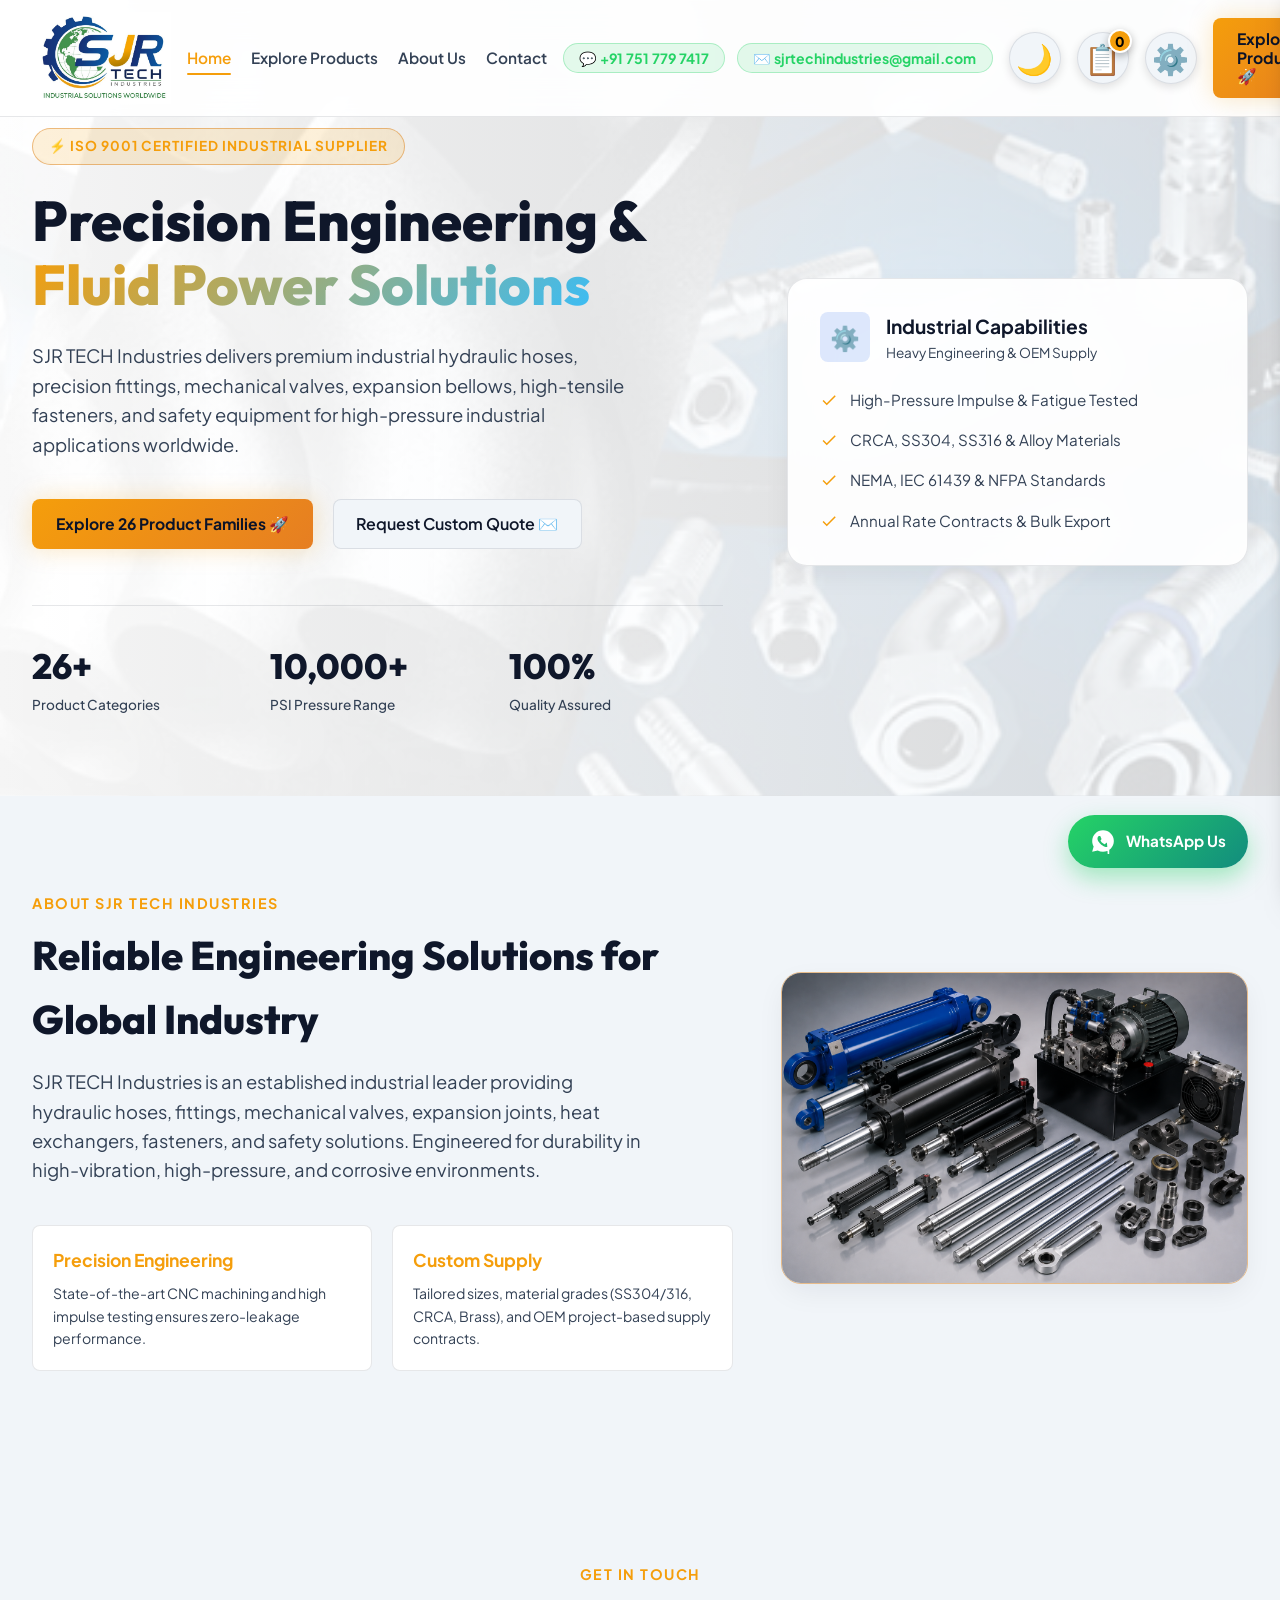
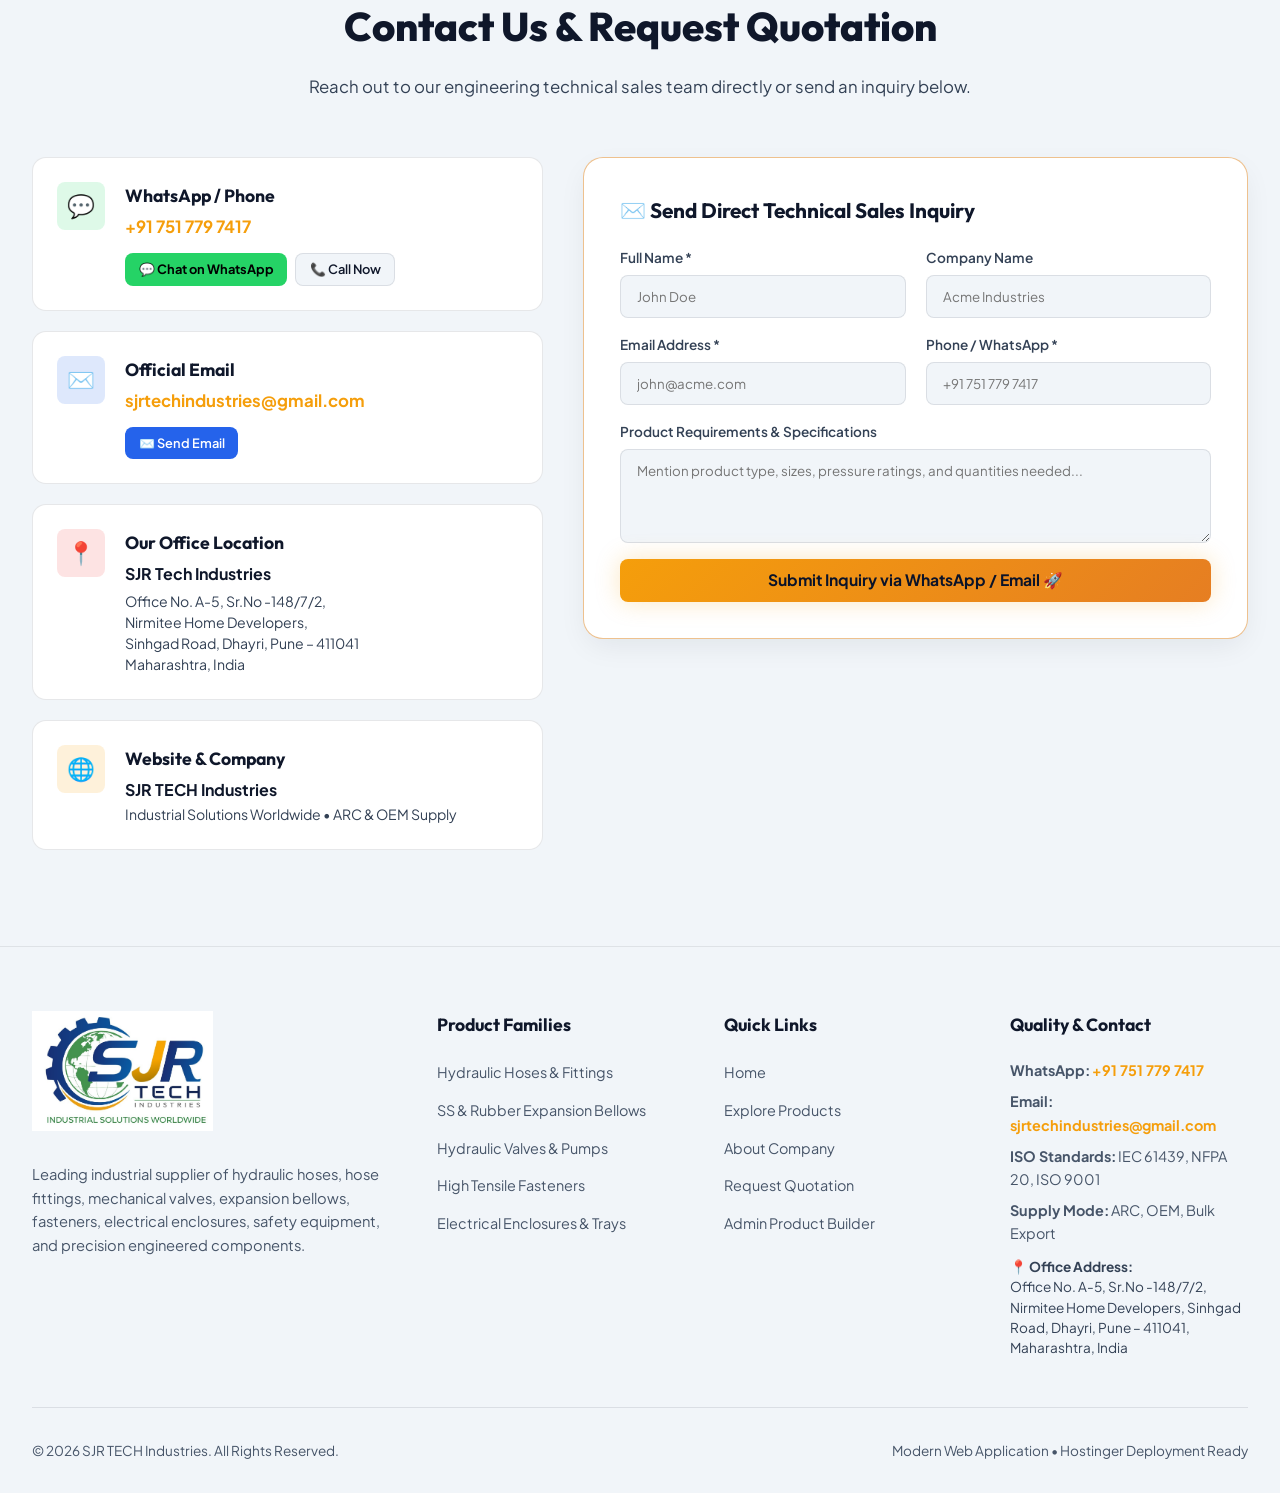
==== commit d1cdf06b: "feat: add product specification template and optimize responsive grid layouts with updated CSS styli" ====
--- a/index.html
+++ b/index.html
@@ -6,7 +6,7 @@
   <title>SJR TECH Industries | Industrial Hydraulic Hoses, Valves, Fittings & Fasteners</title>
   <meta name="description" content="SJR TECH Industries is a premier supplier of high-pressure hydraulic hoses, fittings, valves, pumps, bellows, fasteners, PPE, and industrial engineering solutions worldwide.">
   <meta name="keywords" content="Hydraulic Hoses, Hose Fittings, Industrial Valves, Hydraulic Pumps, SS Bellows, Fasteners, Cable Trays, PPE, SJR TECH">
-  <link rel="stylesheet" href="styles.css">
+  <link rel="stylesheet" href="styles.css?v=8">
 </head>
 <body>
 
@@ -113,7 +113,7 @@
           <p class="hero-description">
             SJR TECH Industries is an established industrial leader providing hydraulic hoses, fittings, mechanical valves, expansion joints, heat exchangers, fasteners, and safety solutions. Engineered for durability in high-vibration, high-pressure, and corrosive environments.
           </p>
-          <div style="display: grid; grid-template-columns: 1fr 1fr; gap: 1.5rem; margin-top: 2rem;">
+          <div class="grid-2col-responsive" style="margin-top: 2rem;">
             <div style="background: var(--bg-card); padding: 1.25rem; border-radius: var(--radius-sm); border: 1px solid var(--border-color);">
               <h4 style="color: var(--accent-gold); font-size: 1.1rem; margin-bottom: 0.5rem;">Precision Engineering</h4>
               <p style="font-size: 0.88rem; color: var(--text-muted);">State-of-the-art CNC machining and high impulse testing ensures zero-leakage performance.</p>
@@ -212,7 +212,7 @@
             ✉️ Send Direct Technical Sales Inquiry
           </h3>
           <form id="mainContactForm">
-            <div style="display: grid; grid-template-columns: 1fr 1fr; gap: 1.25rem;">
+            <div class="grid-2col-responsive">
               <div class="form-group">
                 <label>Full Name *</label>
                 <input type="text" id="contactName" class="form-input" required placeholder="John Doe">
@@ -222,7 +222,7 @@
                 <input type="text" id="contactCompany" class="form-input" placeholder="Acme Industries">
               </div>
             </div>
-            <div style="display: grid; grid-template-columns: 1fr 1fr; gap: 1.25rem;">
+            <div class="grid-2col-responsive">
               <div class="form-group">
                 <label>Email Address *</label>
                 <input type="email" id="contactEmail" class="form-input" required placeholder="john@acme.com">
--- a/styles.css
+++ b/styles.css
@@ -82,6 +82,9 @@
 html {
   scroll-behavior: smooth;
   font-size: 16px;
+  width: 100%;
+  max-width: 100vw;
+  overflow-x: hidden;
 }
 
 body {
@@ -89,7 +92,10 @@
   background-color: var(--bg-dark);
   color: var(--text-main);
   line-height: 1.6;
+  width: 100%;
+  max-width: 100vw;
   overflow-x: hidden;
+  position: relative;
   transition: background-color 0.3s ease, color 0.3s ease;
 }
 
@@ -141,8 +147,8 @@
 }
 
 .brand-logo-img {
-  height: 48px;
-  max-height: 48px;
+  height: 92px;
+  max-height: 92px;
   width: auto;
   object-fit: contain;
   transition: var(--transition);
@@ -153,9 +159,9 @@
 }
 
 .footer-brand .brand-logo-img {
-  height: 50px;
-  max-height: 50px;
-  margin-bottom: 0.5rem;
+  height: 120px;
+  max-height: 120px;
+  margin-bottom: 1rem;
 }
 
 .brand-icon {
@@ -595,7 +601,7 @@
 /* Product Grid */
 .products-grid {
   display: grid;
-  grid-template-columns: repeat(auto-fill, minmax(350px, 1fr));
+  grid-template-columns: repeat(auto-fill, minmax(280px, 1fr));
   gap: 2rem;
 }
 
@@ -1305,17 +1311,33 @@
 }
 
 /* Contact Grid & Section */
+.grid-2col-responsive {
+  display: grid;
+  grid-template-columns: 1fr 1fr;
+  gap: 1.25rem;
+}
+
+@media (max-width: 768px) {
+  .grid-2col-responsive {
+    grid-template-columns: 1fr !important;
+  }
+}
+
 .contact-grid {
   display: grid;
   grid-template-columns: 1fr 1.3fr;
   gap: 2.5rem;
   align-items: start;
+  width: 100%;
+  box-sizing: border-box;
 }
 
 .contact-info-wrapper {
   display: flex;
   flex-direction: column;
   gap: 1.25rem;
+  width: 100%;
+  box-sizing: border-box;
 }
 
 .contact-card {
@@ -1327,6 +1349,16 @@
   align-items: flex-start;
   gap: 1.25rem;
   transition: var(--transition);
+  width: 100%;
+  box-sizing: border-box;
+  text-align: left;
+}
+
+.contact-card > div:not(.contact-card-icon) {
+  flex: 1;
+  min-width: 0;
+  width: 100%;
+  text-align: left;
 }
 
 .contact-card:hover {
@@ -1537,18 +1569,33 @@
   }
 
   .contact-grid {
-    grid-template-columns: 1fr;
+    grid-template-columns: 1fr !important;
+    gap: 2rem;
+    width: 100%;
+  }
+
+  .contact-info-wrapper,
+  .contact-form-box,
+  .contact-card {
+    width: 100% !important;
+    max-width: 100% !important;
+    box-sizing: border-box;
   }
 }
 
 @media (max-width: 768px) {
   html {
-    font-size: 15px;
+    font-size: 16px;
   }
 
   .brand-logo-img {
-    height: 40px;
-    max-height: 40px;
+    height: 64px;
+    max-height: 64px;
+  }
+
+  .footer-brand .brand-logo-img {
+    height: 85px;
+    max-height: 85px;
   }
 
   .hide-mobile {
@@ -1556,8 +1603,8 @@
   }
 
   .nav-contact-badge {
-    font-size: 0.85rem;
-    padding: 0.4rem 0.75rem;
+    font-size: 0.92rem;
+    padding: 0.45rem 0.85rem;
   }
 
   .icon-btn {
@@ -1571,66 +1618,67 @@
   }
 
   .hero-title {
+    font-size: 2.15rem;
+    line-height: 1.25;
+  }
+
+  .hero-description {
+    font-size: 1.12rem;
+    line-height: 1.65;
+  }
+
+  .section-title {
     font-size: 2rem;
-    line-height: 1.25;
-  }
-
-  .hero-description {
+  }
+
+  .section-subtitle {
+    font-size: 0.95rem;
+  }
+
+  .section-desc {
+    font-size: 1.1rem;
+  }
+
+  .explore-page-header {
+    padding: 6.5rem 1.25rem 2rem;
+  }
+
+  .explore-page-title {
+    font-size: 2rem;
+  }
+
+  .explore-page-desc {
+    font-size: 1.1rem;
+  }
+
+  .search-input {
+    font-size: 1.05rem;
+    padding: 0.95rem 1.25rem 0.95rem 3rem;
+  }
+
+  .category-tab {
+    font-size: 1rem;
+    padding: 0.7rem 1.2rem;
+    font-weight: 600;
+  }
+
+  .product-title {
+    font-size: 1.45rem;
+  }
+
+  .product-summary {
     font-size: 1.05rem;
     line-height: 1.6;
   }
 
-  .section-title {
-    font-size: 1.85rem;
-  }
-
-  .section-subtitle {
-    font-size: 0.9rem;
-  }
-
-  .section-desc {
+  .feature-card {
+    font-size: 1.05rem;
+    padding: 1.1rem;
+  }
+
+  .specs-table th, .specs-table td {
+    padding: 0.95rem 1.1rem;
     font-size: 1.02rem;
-  }
-
-  .explore-page-header {
-    padding: 6.5rem 1.25rem 2rem;
-  }
-
-  .explore-page-title {
-    font-size: 1.85rem;
-  }
-
-  .explore-page-desc {
-    font-size: 1.02rem;
-  }
-
-  .search-input {
-    font-size: 1rem;
-    padding: 0.85rem 1.25rem 0.85rem 2.8rem;
-  }
-
-  .category-tab {
-    font-size: 0.92rem;
-    padding: 0.6rem 1.1rem;
-    font-weight: 600;
-  }
-
-  .product-title {
-    font-size: 1.35rem;
-  }
-
-  .product-summary {
-    font-size: 0.98rem;
-  }
-
-  .feature-card {
-    font-size: 0.98rem;
-    padding: 1rem;
-  }
-
-  .specs-table th, .specs-table td {
-    padding: 0.85rem 1rem;
-    font-size: 0.92rem;
   }
 
   .modal-container {
@@ -1672,11 +1720,11 @@
 
 @media (max-width: 480px) {
   html {
-    font-size: 14.5px;
+    font-size: 16px;
   }
 
   .hero-title {
-    font-size: 1.75rem;
+    font-size: 1.95rem;
   }
 
   .hero-actions {
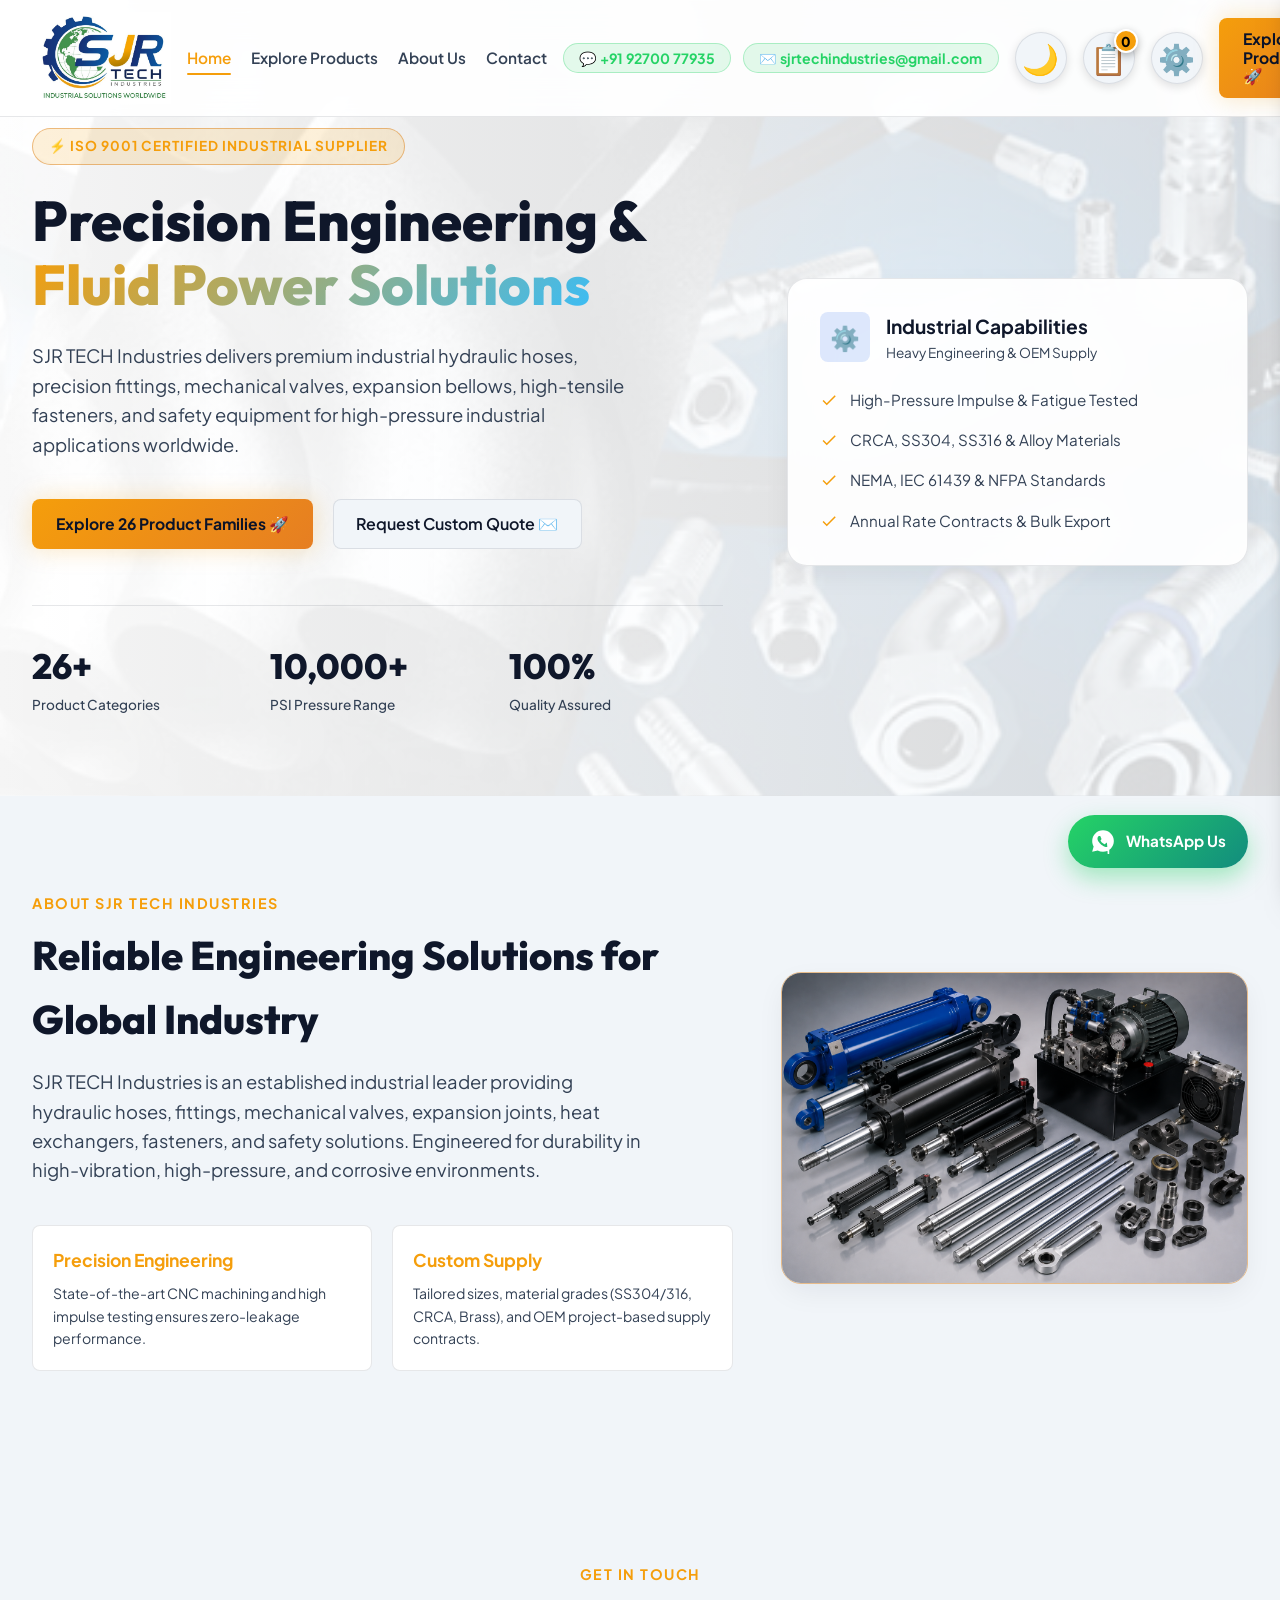
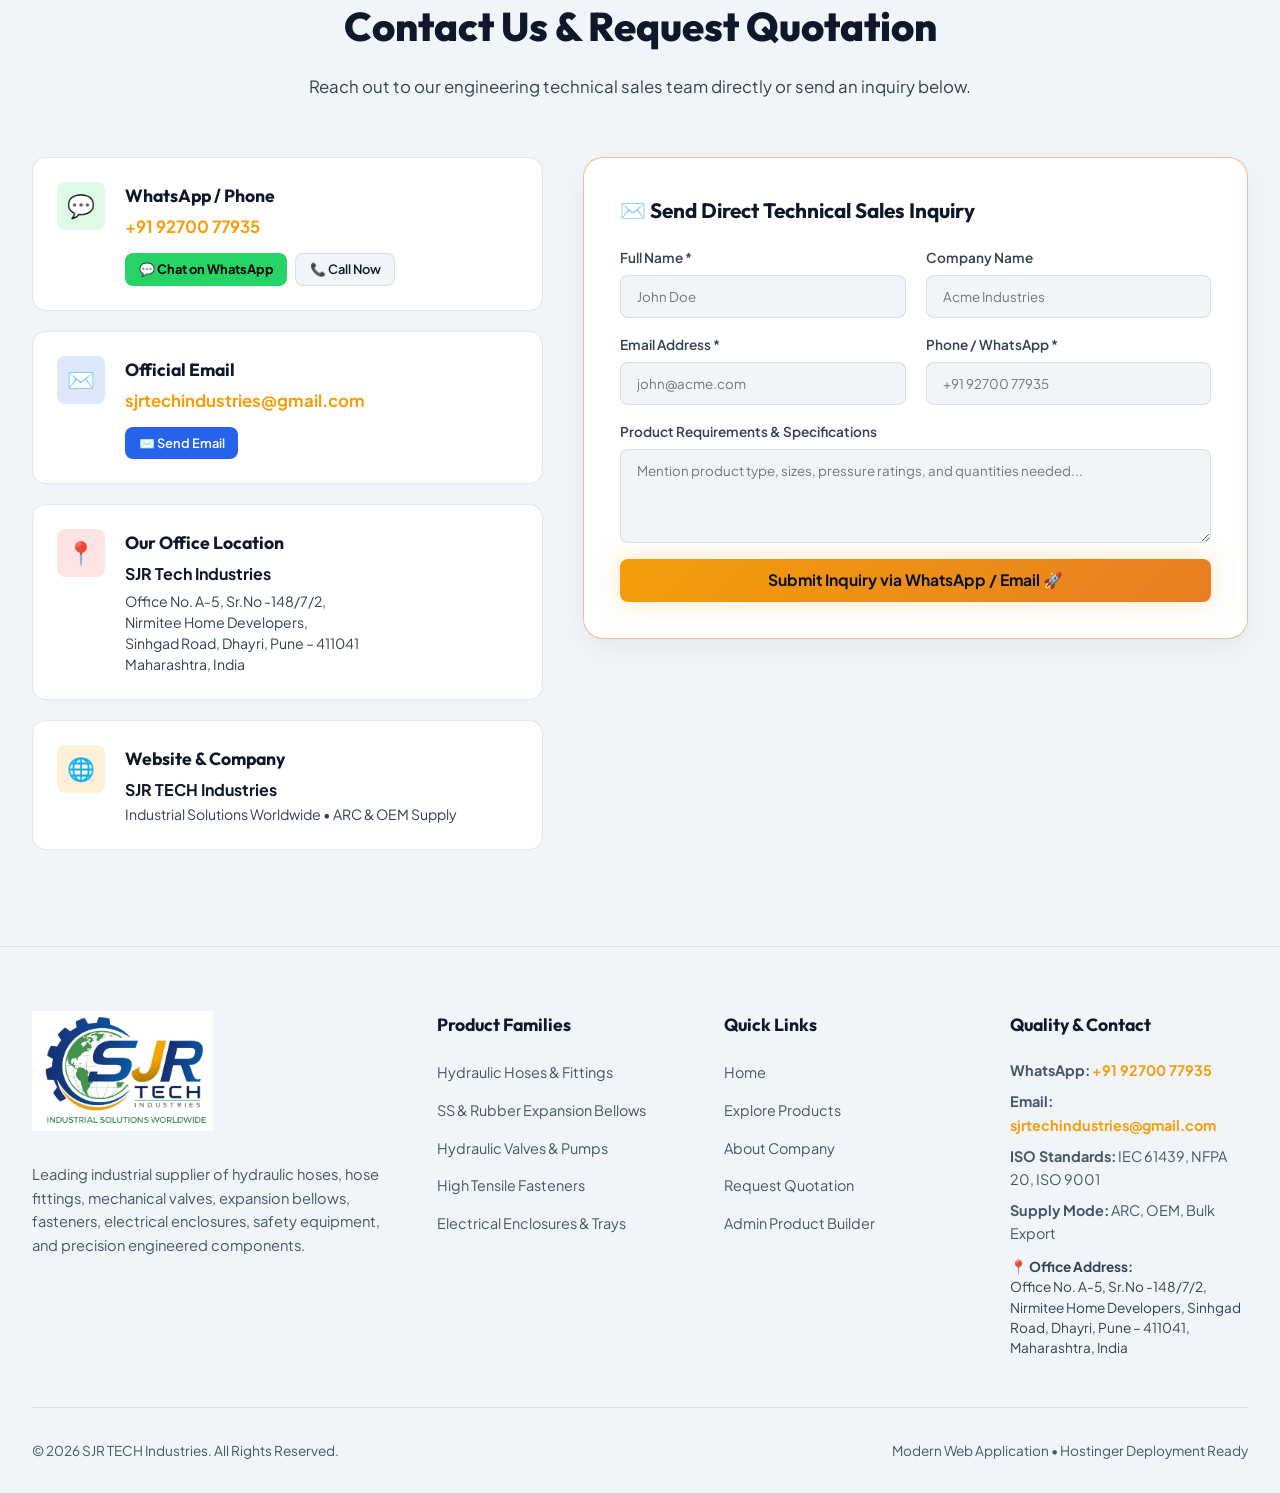
==== commit ec17cc2f: "chore: update company contact and WhatsApp phone number across site files" ====
--- a/index.html
+++ b/index.html
@@ -25,7 +25,7 @@
       </ul>
 
       <div class="nav-contact-header">
-        <a href="https://wa.me/917517797417" target="_blank" class="nav-contact-badge">💬&nbsp;+91&nbsp;751&nbsp;779&nbsp;7417</a>
+        <a href="https://wa.me/919270077935" target="_blank" class="nav-contact-badge">💬&nbsp;+91&nbsp;92700&nbsp;77935</a>
         <a href="mailto:sjrtechindustries@gmail.com" class="nav-contact-badge hide-mobile">✉️&nbsp;sjrtechindustries@gmail.com</a>
       </div>
 
@@ -151,12 +151,12 @@
             </div>
             <div>
               <h4>WhatsApp / Phone</h4>
-              <p><a href="https://wa.me/917517797417" target="_blank" class="contact-highlight">+91 751 779 7417</a></p>
+              <p><a href="https://wa.me/919270077935" target="_blank" class="contact-highlight">+91 92700 77935</a></p>
               <div class="contact-actions-mini">
-                <a href="https://wa.me/917517797417?text=Hello%20SJR%20TECH%20Industries,%20I%20have%20an%20inquiry." target="_blank" class="btn-whatsapp-sm">
+                <a href="https://wa.me/919270077935?text=Hello%20SJR%20TECH%20Industries,%20I%20have%20an%20inquiry." target="_blank" class="btn-whatsapp-sm">
                   💬 Chat on WhatsApp
                 </a>
-                <a href="tel:+917517797417" class="btn-call-sm">
+                <a href="tel:+919270077935" class="btn-call-sm">
                   📞 Call Now
                 </a>
               </div>
@@ -229,7 +229,7 @@
               </div>
               <div class="form-group">
                 <label>Phone / WhatsApp *</label>
-                <input type="tel" id="contactPhone" class="form-input" required placeholder="+91 751 779 7417">
+                <input type="tel" id="contactPhone" class="form-input" required placeholder="+91 92700 77935">
               </div>
             </div>
             <div class="form-group">
@@ -280,7 +280,7 @@
         </div>
         <div class="form-group">
           <label>Phone / WhatsApp *</label>
-          <input type="tel" id="quotePhone" class="form-input" required placeholder="+91 751 779 7417">
+          <input type="tel" id="quotePhone" class="form-input" required placeholder="+91 92700 77935">
         </div>
         <div class="form-group">
           <label>Additional Notes / Quantity</label>
@@ -335,7 +335,7 @@
   </div>
 
   <!-- Floating WhatsApp Quick Button -->
-  <a href="https://wa.me/917517797417?text=Hello%20SJR%20TECH%20Industries,%20I%20have%20an%20inquiry." target="_blank" class="floating-whatsapp-btn" title="Chat on WhatsApp (+91 751 779 7417)">
+  <a href="https://wa.me/919270077935?text=Hello%20SJR%20TECH%20Industries,%20I%20have%20an%20inquiry." target="_blank" class="floating-whatsapp-btn" title="Chat on WhatsApp (+91 92700 77935)">
     <svg width="26" height="26" viewBox="0 0 24 24" fill="currentColor"><path d="M12.031 2c-5.517 0-9.993 4.476-9.993 9.993 0 1.763.459 3.486 1.332 5.006L2 22l5.127-1.343c1.472.802 3.136 1.226 4.904 1.226 5.517 0 9.993-4.476 9.993-9.993C22.024 6.476 17.548 2 12.031 2zm5.786 14.184c-.244.688-1.428 1.317-1.96 1.371-.497.051-1.147.078-3.26-.777-2.705-1.093-4.457-3.844-4.593-4.025-.136-.181-1.107-1.472-1.107-2.808 0-1.336.702-1.993.951-2.261.244-.268.532-.335.71-.335.178 0 .355.003.51.01.164.007.387-.062.605.461.224.536.764 1.865.831 2.002.067.136.111.296.022.473-.089.178-.134.29-.267.447-.133.157-.28.351-.4.472-.134.135-.274.282-.118.55.156.268.694 1.147 1.492 1.857 1.025.912 1.89 1.196 2.159 1.33.268.134.424.112.579-.067.156-.178.667-.777.845-1.045.178-.268.356-.223.599-.134.244.089 1.543.727 1.81 86.267.133.535.133 1.002-.111 1.69z"/></svg>
     <span>WhatsApp Us</span>
   </a>
@@ -376,7 +376,7 @@
 
       <div class="footer-column">
         <h4>Quality & Contact</h4>
-        <p style="font-size: 0.9rem; margin-bottom: 0.5rem;"><strong>WhatsApp:</strong> <a href="https://wa.me/917517797417" target="_blank" style="color: var(--accent-gold); font-weight: 700;">+91 751 779 7417</a></p>
+        <p style="font-size: 0.9rem; margin-bottom: 0.5rem;"><strong>WhatsApp:</strong> <a href="https://wa.me/919270077935" target="_blank" style="color: var(--accent-gold); font-weight: 700;">+91 92700 77935</a></p>
         <p style="font-size: 0.9rem; margin-bottom: 0.5rem;"><strong>Email:</strong> <a href="mailto:sjrtechindustries@gmail.com" style="color: var(--accent-gold); font-weight: 700;">sjrtechindustries@gmail.com</a></p>
         <p style="font-size: 0.9rem; margin-bottom: 0.5rem;"><strong>ISO Standards:</strong> IEC 61439, NFPA 20, ISO 9001</p>
         <p style="font-size: 0.9rem; margin-bottom: 0.5rem;"><strong>Supply Mode:</strong> ARC, OEM, Bulk Export</p>
